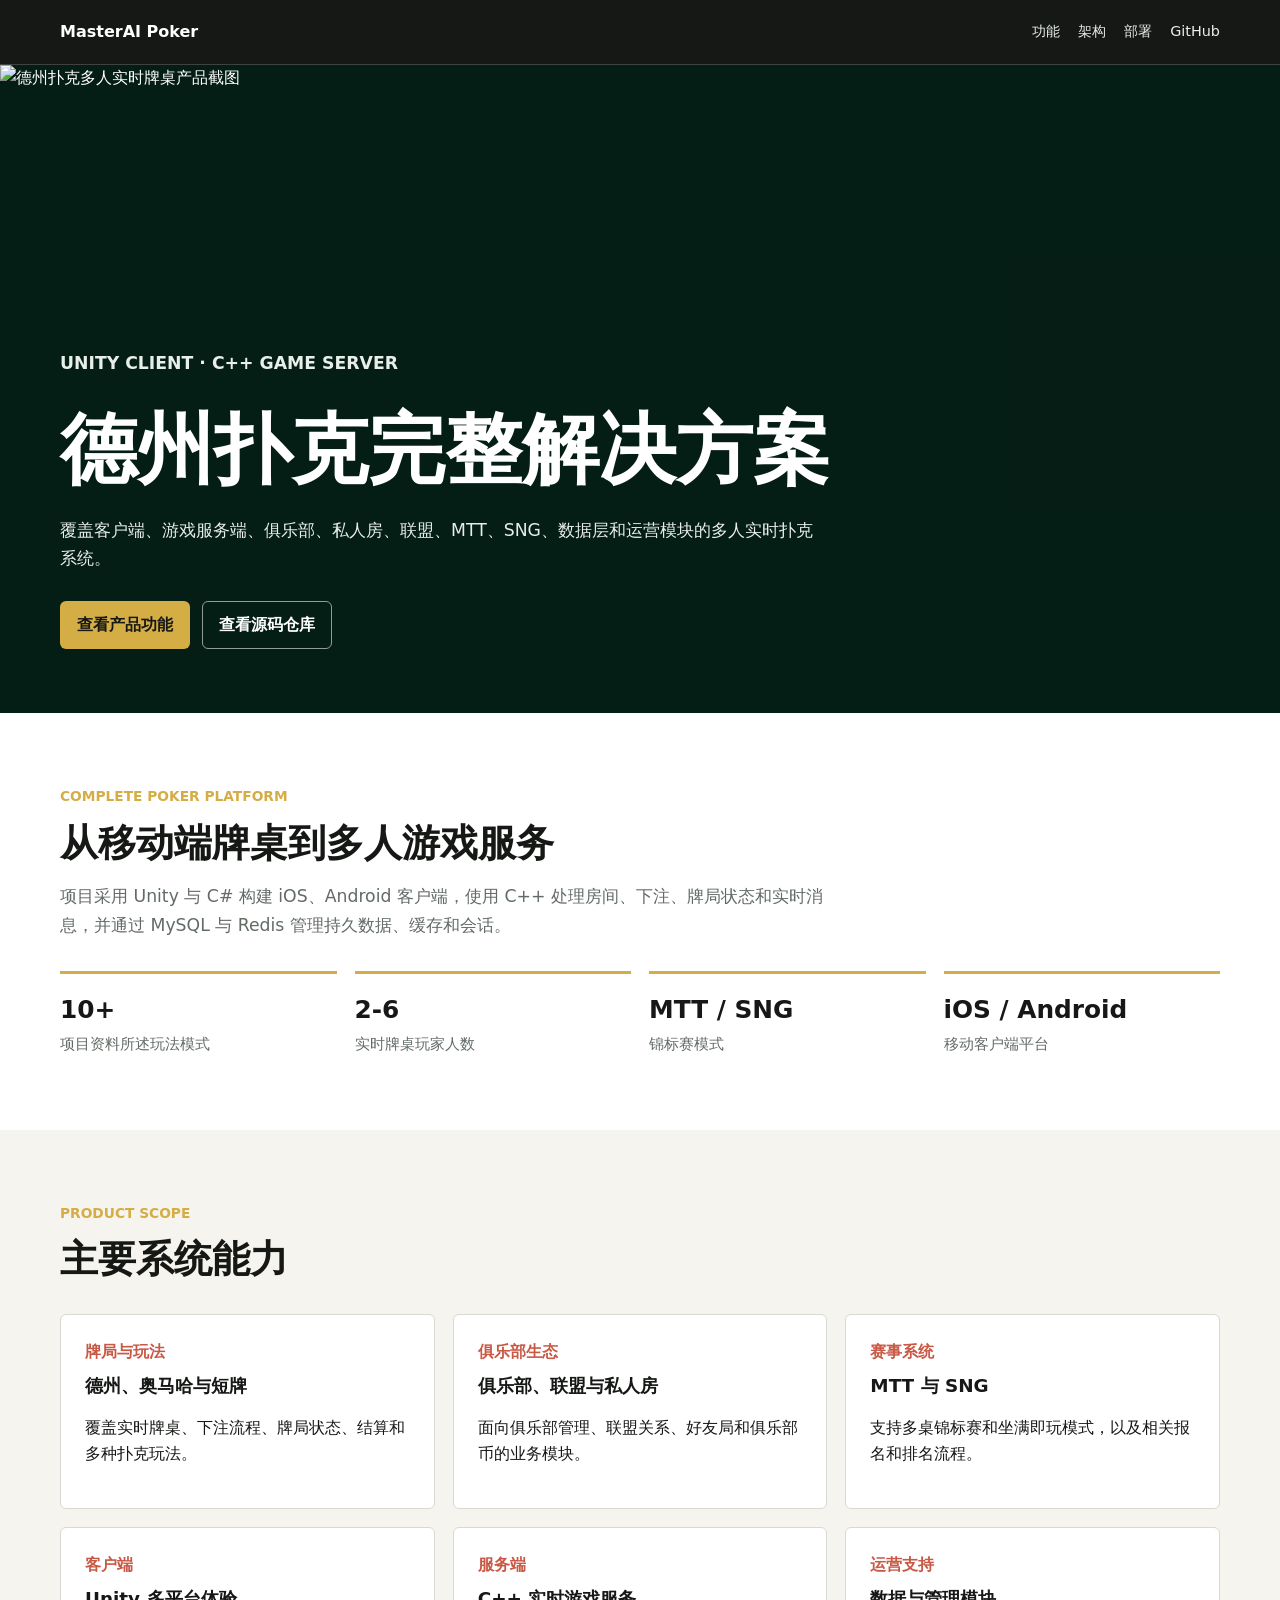
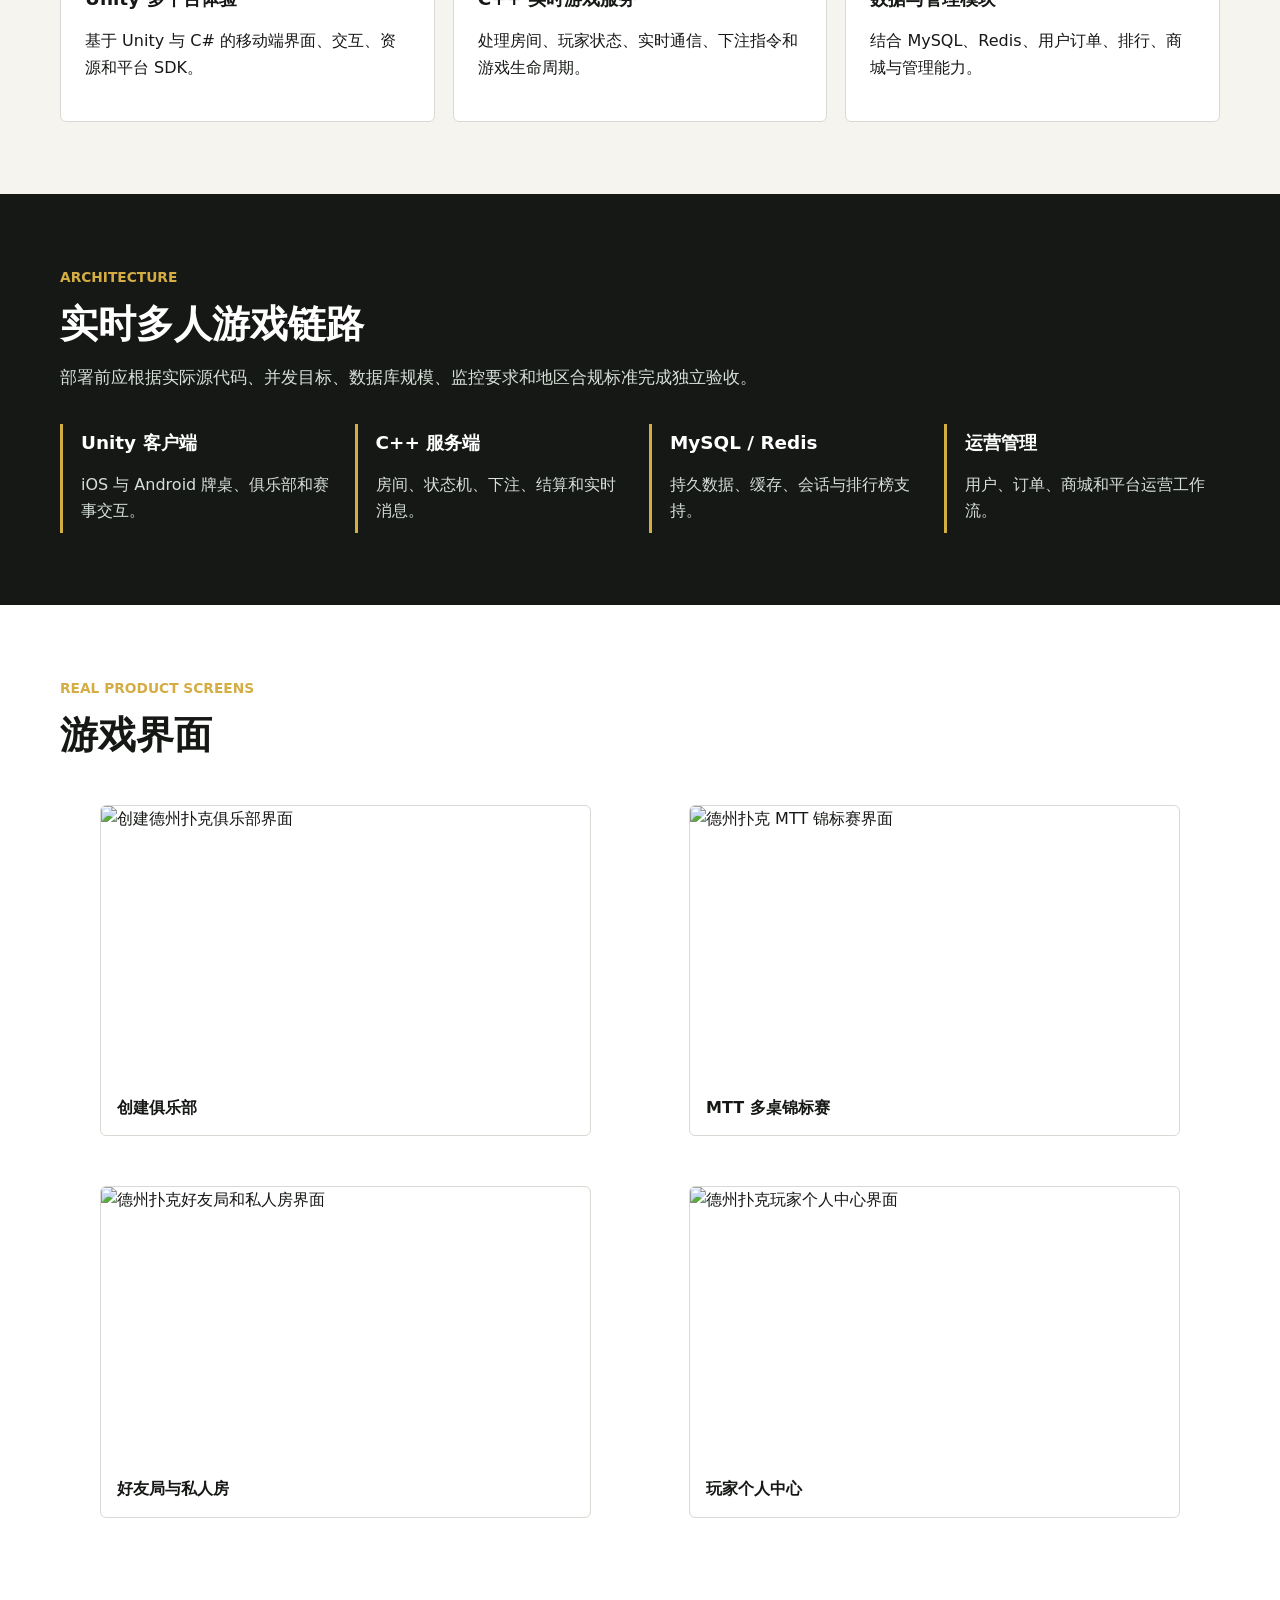
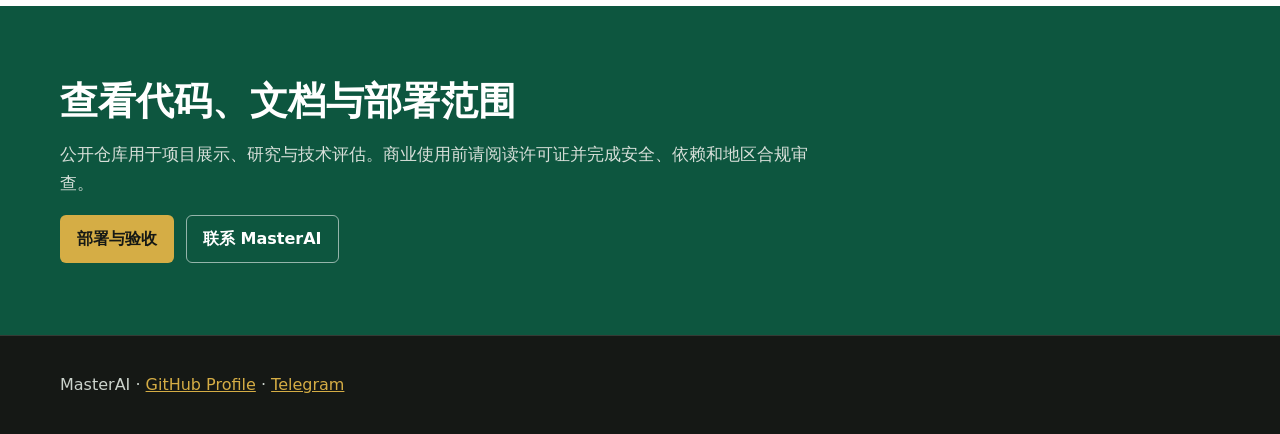
==== docs/index.html @ e482a9ea "Add files via upload" ====
<!doctype html>
<html lang="zh-CN">
<head>
  <meta name="google-site-verification" content="rrp5Uvgzi-1-rMxUBfhV3wjlNrFqzwnqiA4e3qsOLEM" />
  <meta charset="utf-8">
  <meta name="viewport" content="width=device-width, initial-scale=1">
  <title>德州扑克完整解决方案 | Unity C# 客户端与 C++ 游戏服务端</title>
  <meta name="description" content="MasterAI 德州扑克完整解决方案，包含 Unity C# 客户端、C++ 游戏服务端、俱乐部、私人房、MTT、SNG、MySQL、Redis 与多人实时对战模块。">
  <link rel="canonical" href="https://masterai-top.github.io/TexasHoldem-Poker-Complete-Solution/">
  <meta property="og:title" content="德州扑克完整解决方案 | Texas Hold'em Poker Source Code">
  <meta property="og:description" content="Unity 客户端、C++ 服务端、德州扑克俱乐部、私人房、MTT 与 SNG 赛事模块。">
  <meta property="og:type" content="website">
  <meta property="og:url" content="https://masterai-top.github.io/TexasHoldem-Poker-Complete-Solution/">
  <meta property="og:image" content="https://raw.githubusercontent.com/masterai-top/TexasHoldem-Poker-Complete-Solution/main/Screenshots/%E6%89%93%E7%89%8C%E6%88%BF%E9%97%B4.jpg">
  <meta name="twitter:card" content="summary_large_image">
  <link rel="stylesheet" href="assets/styles.css">
  <script type="application/ld+json">
  {
    "@context": "https://schema.org",
    "@type": "SoftwareSourceCode",
    "name": "TexasHoldem Poker Complete Solution",
    "alternateName": "德州扑克完整解决方案",
    "codeRepository": "https://github.com/masterai-top/TexasHoldem-Poker-Complete-Solution",
    "programmingLanguage": ["C++", "C#"],
    "runtimePlatform": ["Unity", "iOS", "Android"],
    "description": "A Texas Hold'em poker solution with a Unity client, C++ game server, poker clubs, private rooms, MTT and SNG tournaments.",
    "author": {"@type": "Organization", "name": "MasterAI", "url": "https://github.com/masterai-top"}
  }
  </script>
</head>
<body>
  <header class="site-header">
    <nav class="nav" aria-label="主导航">
      <a class="brand" href="index.html">MasterAI Poker</a>
      <div class="nav-links">
        <a href="features.html">功能</a>
        <a href="architecture.html">架构</a>
        <a href="deployment.html">部署</a>
        <a href="https://github.com/masterai-top/TexasHoldem-Poker-Complete-Solution">GitHub</a>
      </div>
    </nav>
  </header>

  <main>
    <section class="hero">
      <img class="hero-media" src="Screenshots/打牌房间.jpg" alt="德州扑克多人实时牌桌产品截图">
      <div class="hero-inner">
        <p class="eyebrow">Unity Client · C++ Game Server</p>
        <h1>德州扑克完整解决方案</h1>
        <p>覆盖客户端、游戏服务端、俱乐部、私人房、联盟、MTT、SNG、数据层和运营模块的多人实时扑克系统。</p>
        <div class="actions">
          <a class="button" href="features.html">查看产品功能</a>
          <a class="button secondary" href="https://github.com/masterai-top/TexasHoldem-Poker-Complete-Solution">查看源码仓库</a>
        </div>
      </div>
    </section>

    <section class="band white">
      <div class="container">
        <p class="eyebrow">Complete Poker Platform</p>
        <h2>从移动端牌桌到多人游戏服务</h2>
        <p class="lead">项目采用 Unity 与 C# 构建 iOS、Android 客户端，使用 C++ 处理房间、下注、牌局状态和实时消息，并通过 MySQL 与 Redis 管理持久数据、缓存和会话。</p>
        <div class="metrics">
          <div class="metric"><strong>10+</strong><span>项目资料所述玩法模式</span></div>
          <div class="metric"><strong>2-6</strong><span>实时牌桌玩家人数</span></div>
          <div class="metric"><strong>MTT / SNG</strong><span>锦标赛模式</span></div>
          <div class="metric"><strong>iOS / Android</strong><span>移动客户端平台</span></div>
        </div>
      </div>
    </section>

    <section class="band">
      <div class="container">
        <p class="eyebrow">Product Scope</p>
        <h2>主要系统能力</h2>
        <div class="feature-grid">
          <article class="feature"><strong>牌局与玩法</strong><h3>德州、奥马哈与短牌</h3><p>覆盖实时牌桌、下注流程、牌局状态、结算和多种扑克玩法。</p></article>
          <article class="feature"><strong>俱乐部生态</strong><h3>俱乐部、联盟与私人房</h3><p>面向俱乐部管理、联盟关系、好友局和俱乐部币的业务模块。</p></article>
          <article class="feature"><strong>赛事系统</strong><h3>MTT 与 SNG</h3><p>支持多桌锦标赛和坐满即玩模式，以及相关报名和排名流程。</p></article>
          <article class="feature"><strong>客户端</strong><h3>Unity 多平台体验</h3><p>基于 Unity 与 C# 的移动端界面、交互、资源和平台 SDK。</p></article>
          <article class="feature"><strong>服务端</strong><h3>C++ 实时游戏服务</h3><p>处理房间、玩家状态、实时通信、下注指令和游戏生命周期。</p></article>
          <article class="feature"><strong>运营支持</strong><h3>数据与管理模块</h3><p>结合 MySQL、Redis、用户订单、排行、商城与管理能力。</p></article>
        </div>
      </div>
    </section>

    <section class="band dark">
      <div class="container">
        <p class="eyebrow">Architecture</p>
        <h2>实时多人游戏链路</h2>
        <p class="lead">部署前应根据实际源代码、并发目标、数据库规模、监控要求和地区合规标准完成独立验收。</p>
        <div class="architecture-grid">
          <div class="architecture-step"><h3>Unity 客户端</h3><p>iOS 与 Android 牌桌、俱乐部和赛事交互。</p></div>
          <div class="architecture-step"><h3>C++ 服务端</h3><p>房间、状态机、下注、结算和实时消息。</p></div>
          <div class="architecture-step"><h3>MySQL / Redis</h3><p>持久数据、缓存、会话与排行榜支持。</p></div>
          <div class="architecture-step"><h3>运营管理</h3><p>用户、订单、商城和平台运营工作流。</p></div>
        </div>
      </div>
    </section>

    <section class="band white">
      <div class="container">
        <p class="eyebrow">Real Product Screens</p>
        <h2>游戏界面</h2>
        <div class="gallery">
          <figure class="shot"><img loading="lazy" src="Screenshots/创建俱乐部.jpg" alt="创建德州扑克俱乐部界面"><figcaption>创建俱乐部</figcaption></figure>
          <figure class="shot"><img loading="lazy" src="Screenshots/MTT赛事.jpg" alt="德州扑克 MTT 锦标赛界面"><figcaption>MTT 多桌锦标赛</figcaption></figure>
          <figure class="shot"><img loading="lazy" src="Screenshots/好友局.jpg" alt="德州扑克好友局和私人房界面"><figcaption>好友局与私人房</figcaption></figure>
          <figure class="shot"><img loading="lazy" src="Screenshots/个人中心.jpg" alt="德州扑克玩家个人中心界面"><figcaption>玩家个人中心</figcaption></figure>
        </div>
      </div>
    </section>

    <section class="band felt">
      <div class="container">
        <h2>查看代码、文档与部署范围</h2>
        <p class="lead">公开仓库用于项目展示、研究与技术评估。商业使用前请阅读许可证并完成安全、依赖和地区合规审查。</p>
        <div class="actions">
          <a class="button" href="deployment.html">部署与验收</a>
          <a class="button secondary" href="mailto:masterai918@gmail.com">联系 MasterAI</a>
        </div>
      </div>
    </section>
  </main>

  <footer class="site-footer">
    <div class="container">MasterAI · <a href="https://github.com/masterai-top">GitHub Profile</a> · <a href="https://t.me/xuzongbin001">Telegram</a></div>
  </footer>
</body>
</html>
---- docs/assets/styles.css ----
:root {
  --ink: #151815;
  --paper: #f6f4ee;
  --white: #ffffff;
  --felt: #0d563f;
  --felt-dark: #07392b;
  --gold: #d5ad45;
  --coral: #c95845;
  --muted: #636b65;
  --line: #d8d9d2;
  --max: 1160px;
}

* {
  box-sizing: border-box;
}

html {
  scroll-behavior: smooth;
}

body {
  margin: 0;
  color: var(--ink);
  background: var(--paper);
  font-family: Inter, ui-sans-serif, system-ui, -apple-system, BlinkMacSystemFont, "Segoe UI", sans-serif;
  line-height: 1.65;
}

a {
  color: var(--felt);
}

img {
  display: block;
  max-width: 100%;
}

.site-header {
  position: sticky;
  z-index: 20;
  top: 0;
  border-bottom: 1px solid rgba(255, 255, 255, 0.18);
  background: var(--ink);
  color: var(--white);
}

.nav {
  display: flex;
  align-items: center;
  justify-content: space-between;
  width: min(calc(100% - 32px), var(--max));
  min-height: 64px;
  margin: 0 auto;
  gap: 24px;
}

.brand {
  color: var(--white);
  font-size: 1rem;
  font-weight: 760;
  text-decoration: none;
}

.nav-links {
  display: flex;
  align-items: center;
  flex-wrap: wrap;
  gap: 18px;
}

.nav-links a {
  color: #e9eee9;
  font-size: 0.9rem;
  text-decoration: none;
}

.nav-links a:hover,
.nav-links a:focus-visible {
  color: var(--gold);
}

.hero {
  position: relative;
  display: grid;
  min-height: clamp(520px, 72vh, 680px);
  align-items: end;
  overflow: hidden;
  color: var(--white);
  background: var(--felt-dark);
}

.hero::before {
  position: absolute;
  inset: 0;
  content: "";
  background: rgba(4, 18, 13, 0.72);
}

.hero-media {
  position: absolute;
  inset: 0;
  width: 100%;
  height: 100%;
  object-fit: cover;
}

.hero-inner {
  position: relative;
  width: min(calc(100% - 32px), var(--max));
  margin: 0 auto;
  padding: 72px 0 64px;
}

.eyebrow {
  margin: 0 0 12px;
  color: var(--gold);
  font-size: 0.86rem;
  font-weight: 780;
  text-transform: uppercase;
}

h1,
h2,
h3 {
  margin-top: 0;
  line-height: 1.18;
  letter-spacing: 0;
}

h1 {
  max-width: 900px;
  margin-bottom: 20px;
  font-size: clamp(2.35rem, 6vw, 4.8rem);
}

h2 {
  margin-bottom: 16px;
  font-size: clamp(1.7rem, 3vw, 2.5rem);
}

h3 {
  font-size: 1.15rem;
}

.hero p {
  max-width: 760px;
  margin: 0 0 28px;
  color: #e8eee9;
  font-size: 1.08rem;
}

.actions {
  display: flex;
  flex-wrap: wrap;
  gap: 12px;
}

.button {
  display: inline-flex;
  min-height: 44px;
  align-items: center;
  justify-content: center;
  border: 1px solid transparent;
  border-radius: 6px;
  padding: 10px 16px;
  background: var(--gold);
  color: var(--ink);
  font-weight: 760;
  text-decoration: none;
}

.button.secondary {
  border-color: rgba(255, 255, 255, 0.56);
  background: transparent;
  color: var(--white);
}

.band {
  padding: 72px 0;
}

.band.white {
  background: var(--white);
}

.band.dark {
  background: var(--ink);
  color: var(--white);
}

.band.felt {
  background: var(--felt);
  color: var(--white);
}

.container {
  width: min(calc(100% - 32px), var(--max));
  margin: 0 auto;
}

.lead {
  max-width: 780px;
  color: var(--muted);
  font-size: 1.08rem;
}

.dark .lead,
.felt .lead {
  color: #d7dfd9;
}

.metrics,
.feature-grid,
.architecture-grid,
.gallery {
  display: grid;
  gap: 18px;
  margin-top: 32px;
}

.metrics {
  grid-template-columns: repeat(4, minmax(0, 1fr));
}

.metric {
  border-top: 3px solid var(--gold);
  padding-top: 16px;
}

.metric strong {
  display: block;
  font-size: 1.55rem;
}

.metric span {
  color: var(--muted);
  font-size: 0.92rem;
}

.feature-grid {
  grid-template-columns: repeat(3, minmax(0, 1fr));
}

.feature {
  min-height: 180px;
  border: 1px solid var(--line);
  border-radius: 6px;
  padding: 24px;
  background: var(--white);
}

.feature strong {
  display: block;
  margin-bottom: 10px;
  color: var(--coral);
}

.architecture-grid {
  grid-template-columns: repeat(4, minmax(0, 1fr));
}

.architecture-step {
  border-left: 3px solid var(--gold);
  padding: 8px 0 8px 18px;
}

.architecture-step p {
  margin-bottom: 0;
  color: #d7dfd9;
}

.gallery {
  grid-template-columns: repeat(2, minmax(0, 1fr));
}

.shot {
  overflow: hidden;
  border: 1px solid var(--line);
  border-radius: 6px;
  background: var(--white);
}

.shot img {
  width: 100%;
  aspect-ratio: 16 / 9;
  object-fit: cover;
}

.shot figcaption {
  padding: 14px 16px;
  font-weight: 700;
}

.page-hero {
  padding: 84px 0 60px;
  background: var(--felt-dark);
  color: var(--white);
}

.page-hero h1 {
  max-width: 900px;
  margin-bottom: 16px;
  font-size: clamp(2.1rem, 5vw, 4rem);
}

.page-hero p {
  max-width: 780px;
  color: #dce7df;
}

.content-grid {
  display: grid;
  grid-template-columns: 220px minmax(0, 1fr);
  gap: 48px;
}

.toc {
  align-self: start;
  border-left: 2px solid var(--gold);
  padding-left: 16px;
}

.toc a {
  display: block;
  margin: 8px 0;
  text-decoration: none;
}

.prose section + section {
  margin-top: 48px;
}

.prose table {
  width: 100%;
  border-collapse: collapse;
  background: var(--white);
}

.prose th,
.prose td {
  border: 1px solid var(--line);
  padding: 12px;
  text-align: left;
  vertical-align: top;
}

.notice {
  border-left: 4px solid var(--coral);
  padding: 16px 20px;
  background: #fff4f0;
}

code {
  overflow-wrap: anywhere;
}

.site-footer {
  padding: 36px 0;
  border-top: 1px solid #343a35;
  background: var(--ink);
  color: #cbd3cc;
}

.site-footer a {
  color: var(--gold);
}

@media (max-width: 860px) {
  .metrics,
  .architecture-grid {
    grid-template-columns: repeat(2, minmax(0, 1fr));
  }

  .feature-grid,
  .content-grid {
    grid-template-columns: 1fr;
  }

  .toc {
    display: none;
  }
}

@media (max-width: 620px) {
  .nav {
    align-items: flex-start;
    flex-direction: column;
    padding: 14px 0;
  }

  .nav-links {
    gap: 12px;
  }

  .hero-inner {
    padding-bottom: 48px;
  }

  .metrics,
  .gallery,
  .architecture-grid {
    grid-template-columns: 1fr;
  }

  .band {
    padding: 52px 0;
  }
}
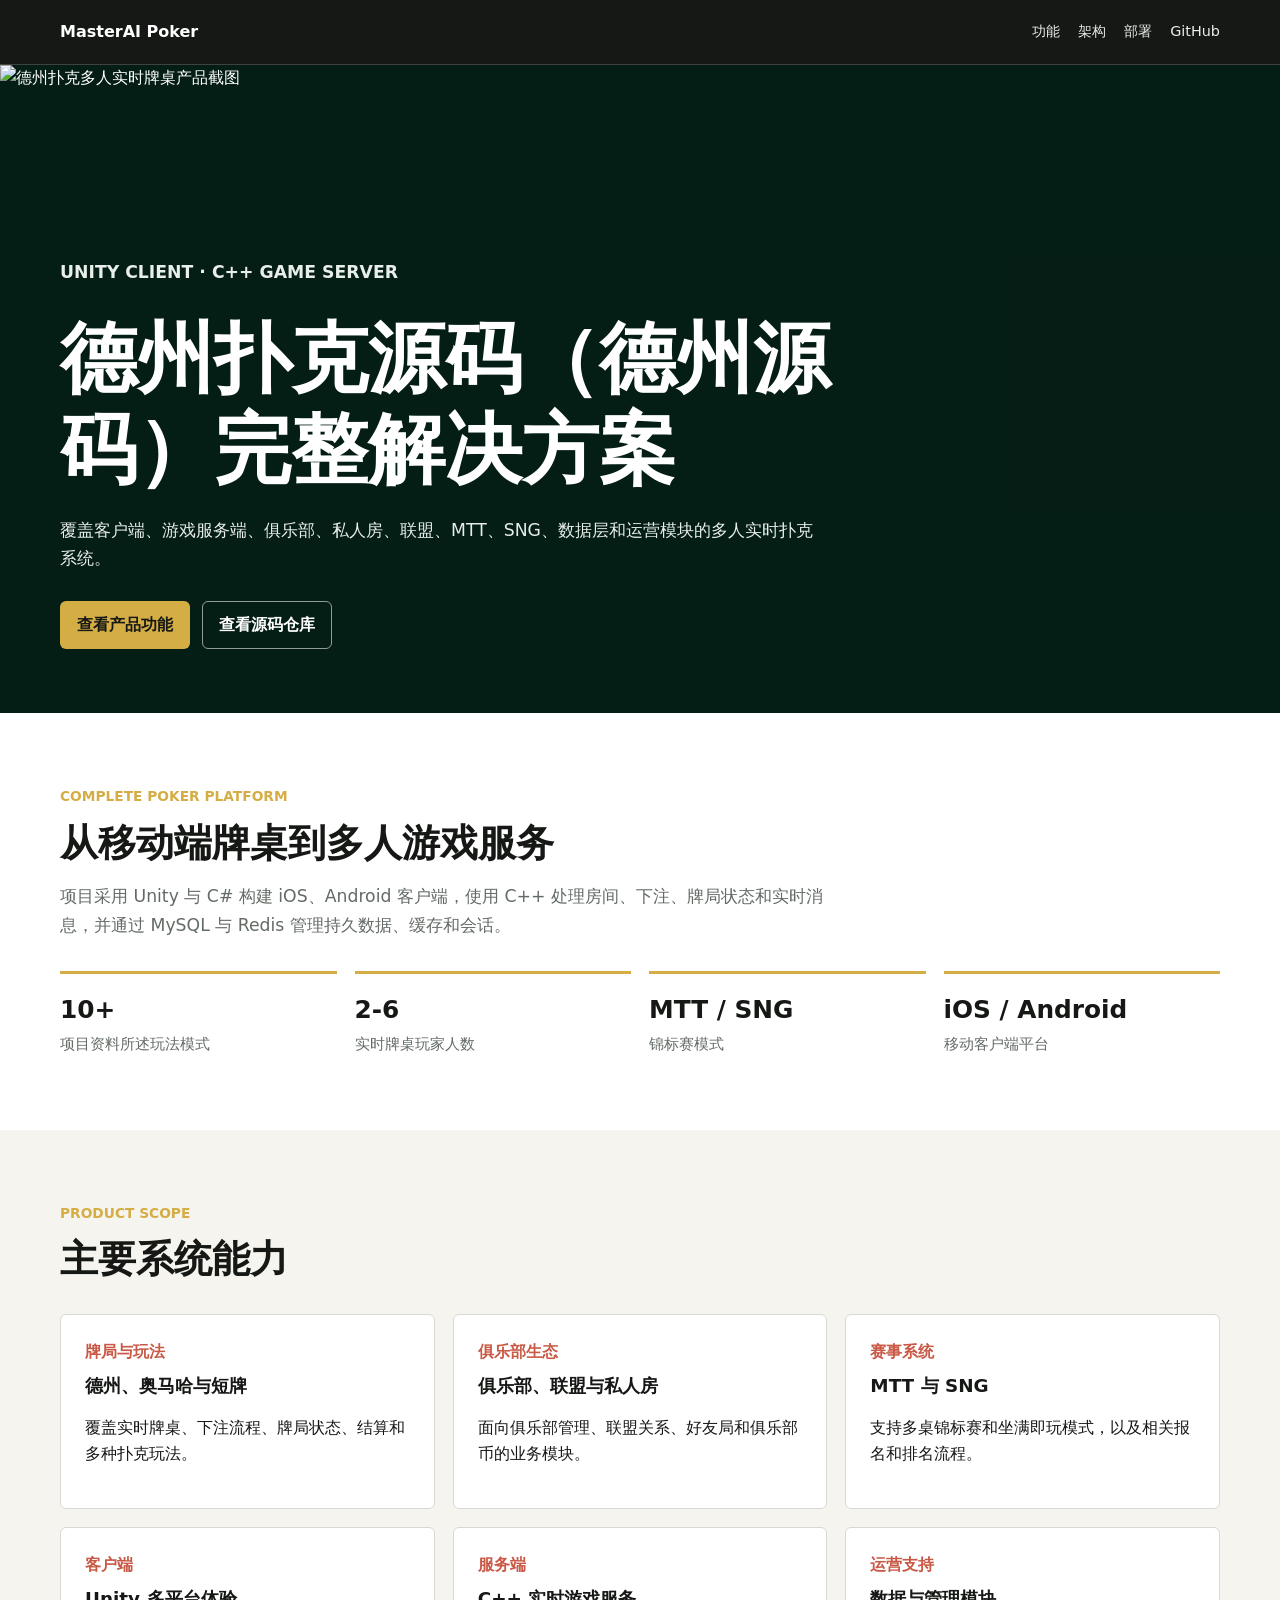
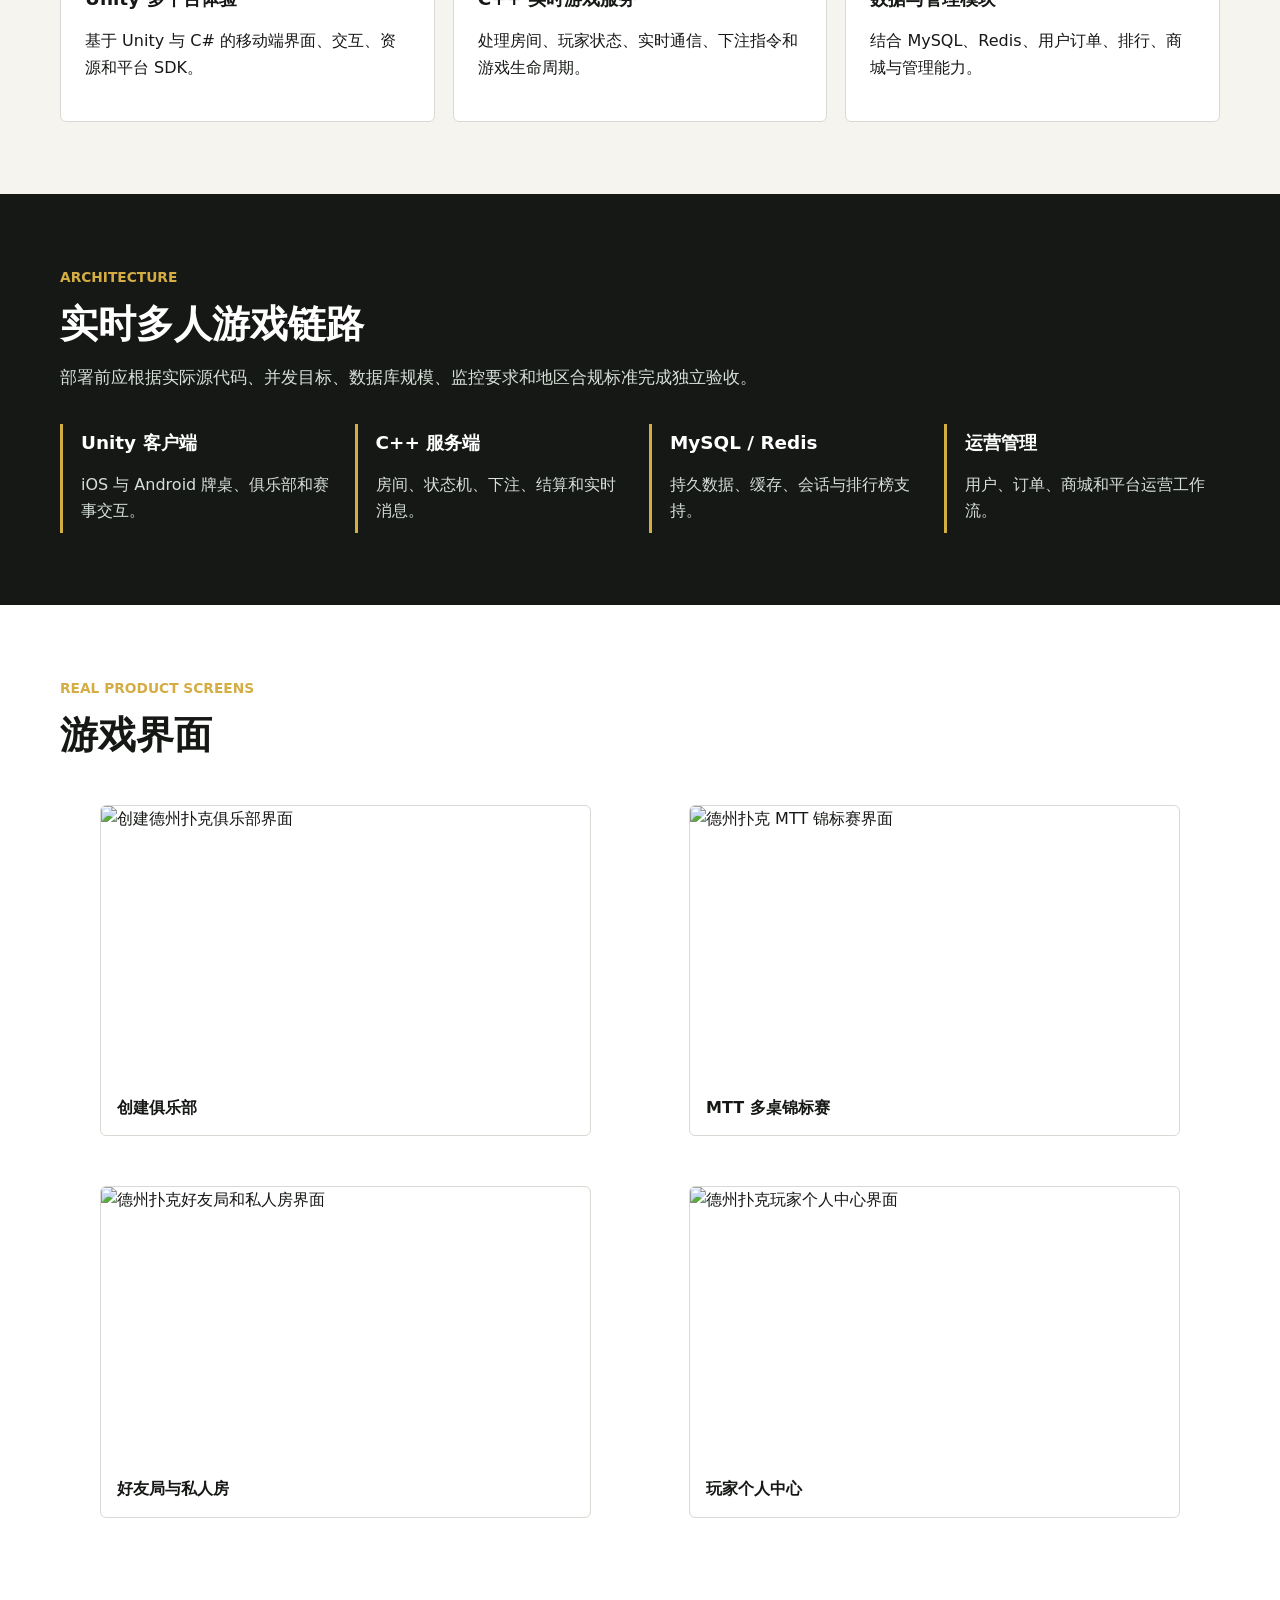
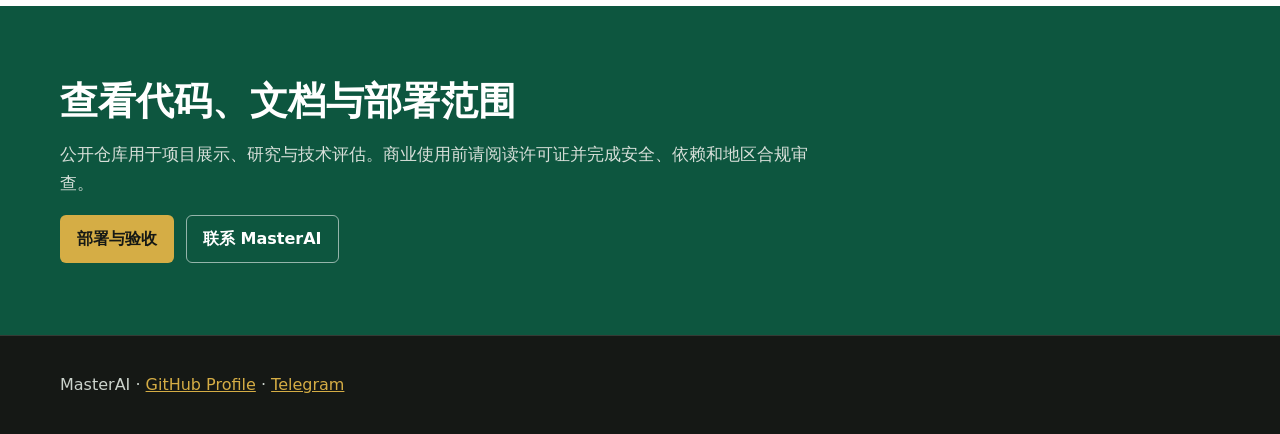
==== commit 3b3564cc: "Update index.html" ====
--- a/docs/index.html
+++ b/docs/index.html
@@ -4,10 +4,10 @@
   <meta name="google-site-verification" content="rrp5Uvgzi-1-rMxUBfhV3wjlNrFqzwnqiA4e3qsOLEM" />
   <meta charset="utf-8">
   <meta name="viewport" content="width=device-width, initial-scale=1">
-  <title>德州扑克完整解决方案 | Unity C# 客户端与 C++ 游戏服务端</title>
-  <meta name="description" content="MasterAI 德州扑克完整解决方案，包含 Unity C# 客户端、C++ 游戏服务端、俱乐部、私人房、MTT、SNG、MySQL、Redis 与多人实时对战模块。">
+  <title>德州扑克源码（德州源码）完整解决方案 | Unity客户端与 C++ 游戏服务端</title>
+  <meta name="description" content="MasterAI 德州扑克源码（德州源码）完整解决方案，包含 Unity C# 客户端、C++ 游戏服务端、俱乐部、私人房、MTT、SNG、MySQL、Redis 与多人实时对战模块。">
   <link rel="canonical" href="https://masterai-top.github.io/TexasHoldem-Poker-Complete-Solution/">
-  <meta property="og:title" content="德州扑克完整解决方案 | Texas Hold'em Poker Source Code">
+  <meta property="og:title" content="德州扑克源码（德州源码）完整解决方案| Texas Hold'em Poker Source Code">
   <meta property="og:description" content="Unity 客户端、C++ 服务端、德州扑克俱乐部、私人房、MTT 与 SNG 赛事模块。">
   <meta property="og:type" content="website">
   <meta property="og:url" content="https://masterai-top.github.io/TexasHoldem-Poker-Complete-Solution/">
@@ -19,7 +19,7 @@
     "@context": "https://schema.org",
     "@type": "SoftwareSourceCode",
     "name": "TexasHoldem Poker Complete Solution",
-    "alternateName": "德州扑克完整解决方案",
+    "alternateName": "德州扑克源码（德州源码）完整解决方案",
     "codeRepository": "https://github.com/masterai-top/TexasHoldem-Poker-Complete-Solution",
     "programmingLanguage": ["C++", "C#"],
     "runtimePlatform": ["Unity", "iOS", "Android"],
@@ -46,7 +46,7 @@
       <img class="hero-media" src="Screenshots/打牌房间.jpg" alt="德州扑克多人实时牌桌产品截图">
       <div class="hero-inner">
         <p class="eyebrow">Unity Client · C++ Game Server</p>
-        <h1>德州扑克完整解决方案</h1>
+        <h1>德州扑克源码（德州源码）完整解决方案</h1>
         <p>覆盖客户端、游戏服务端、俱乐部、私人房、联盟、MTT、SNG、数据层和运营模块的多人实时扑克系统。</p>
         <div class="actions">
           <a class="button" href="features.html">查看产品功能</a>
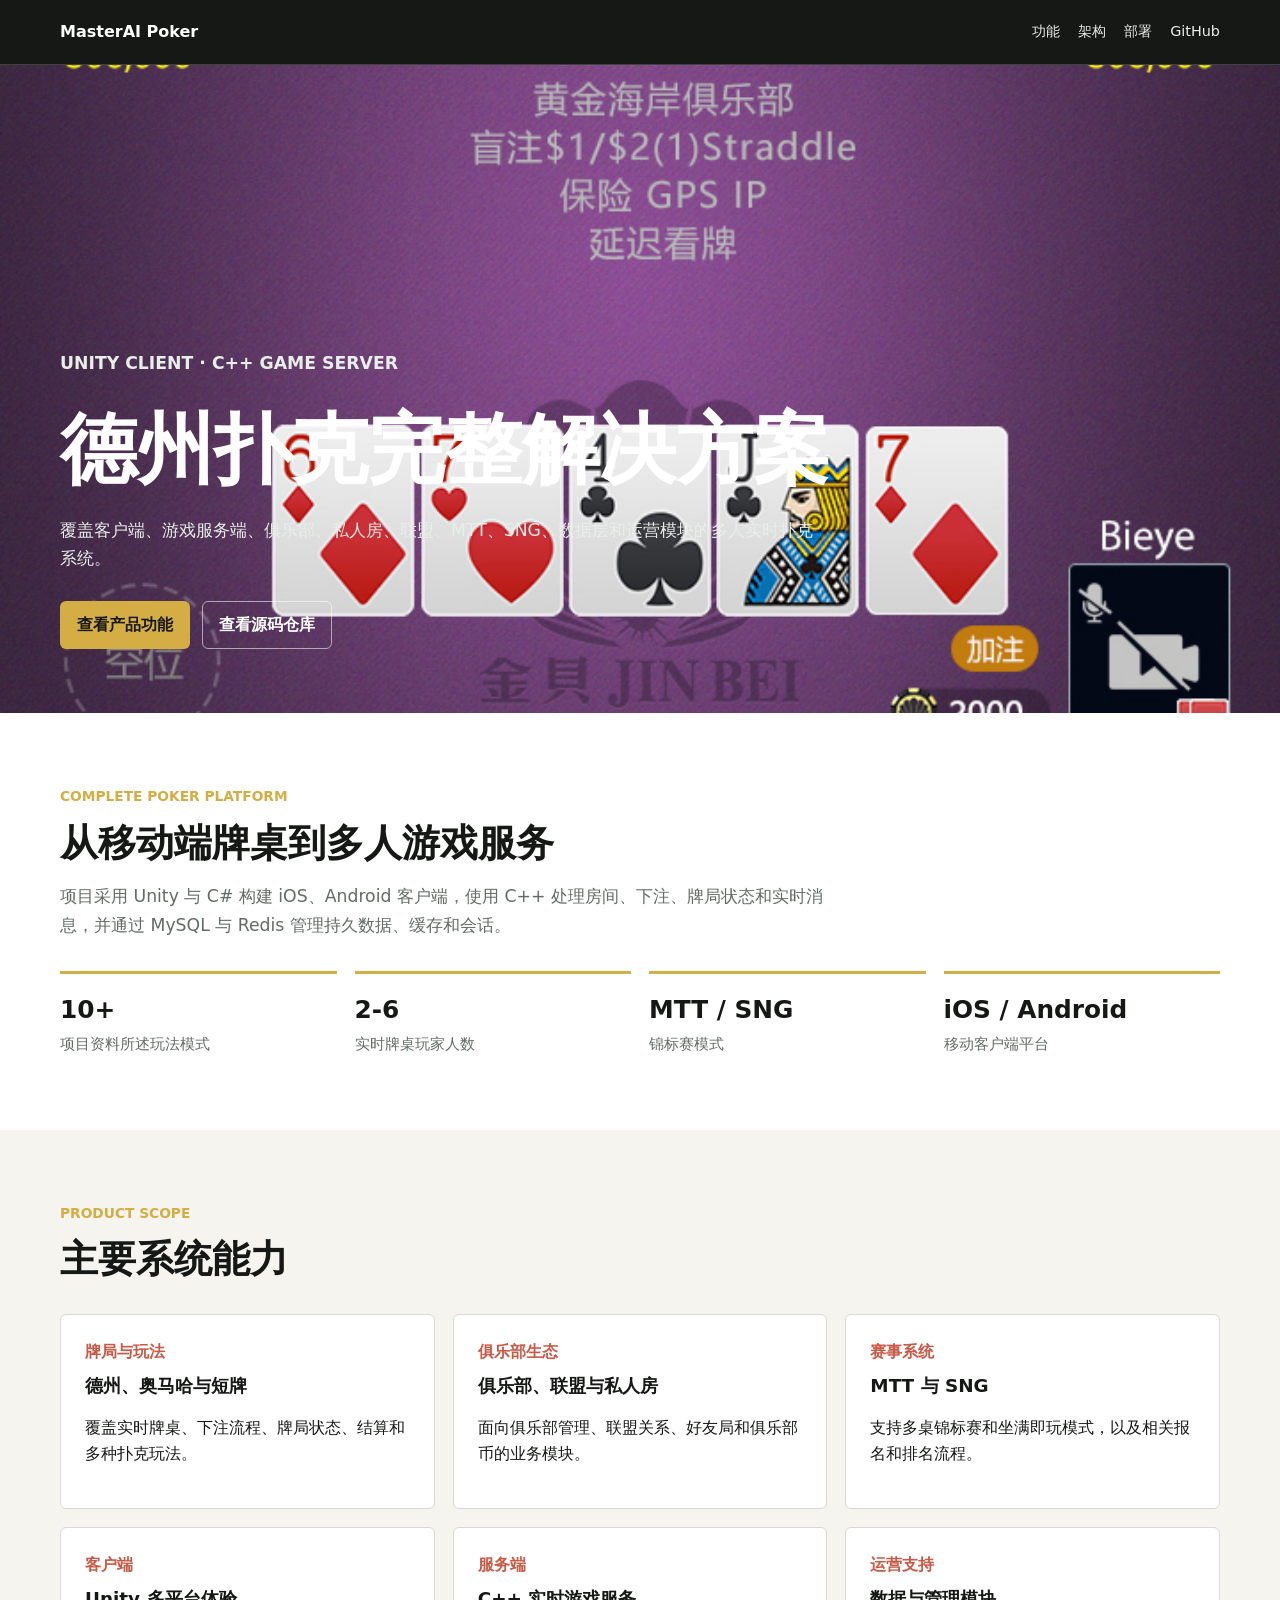
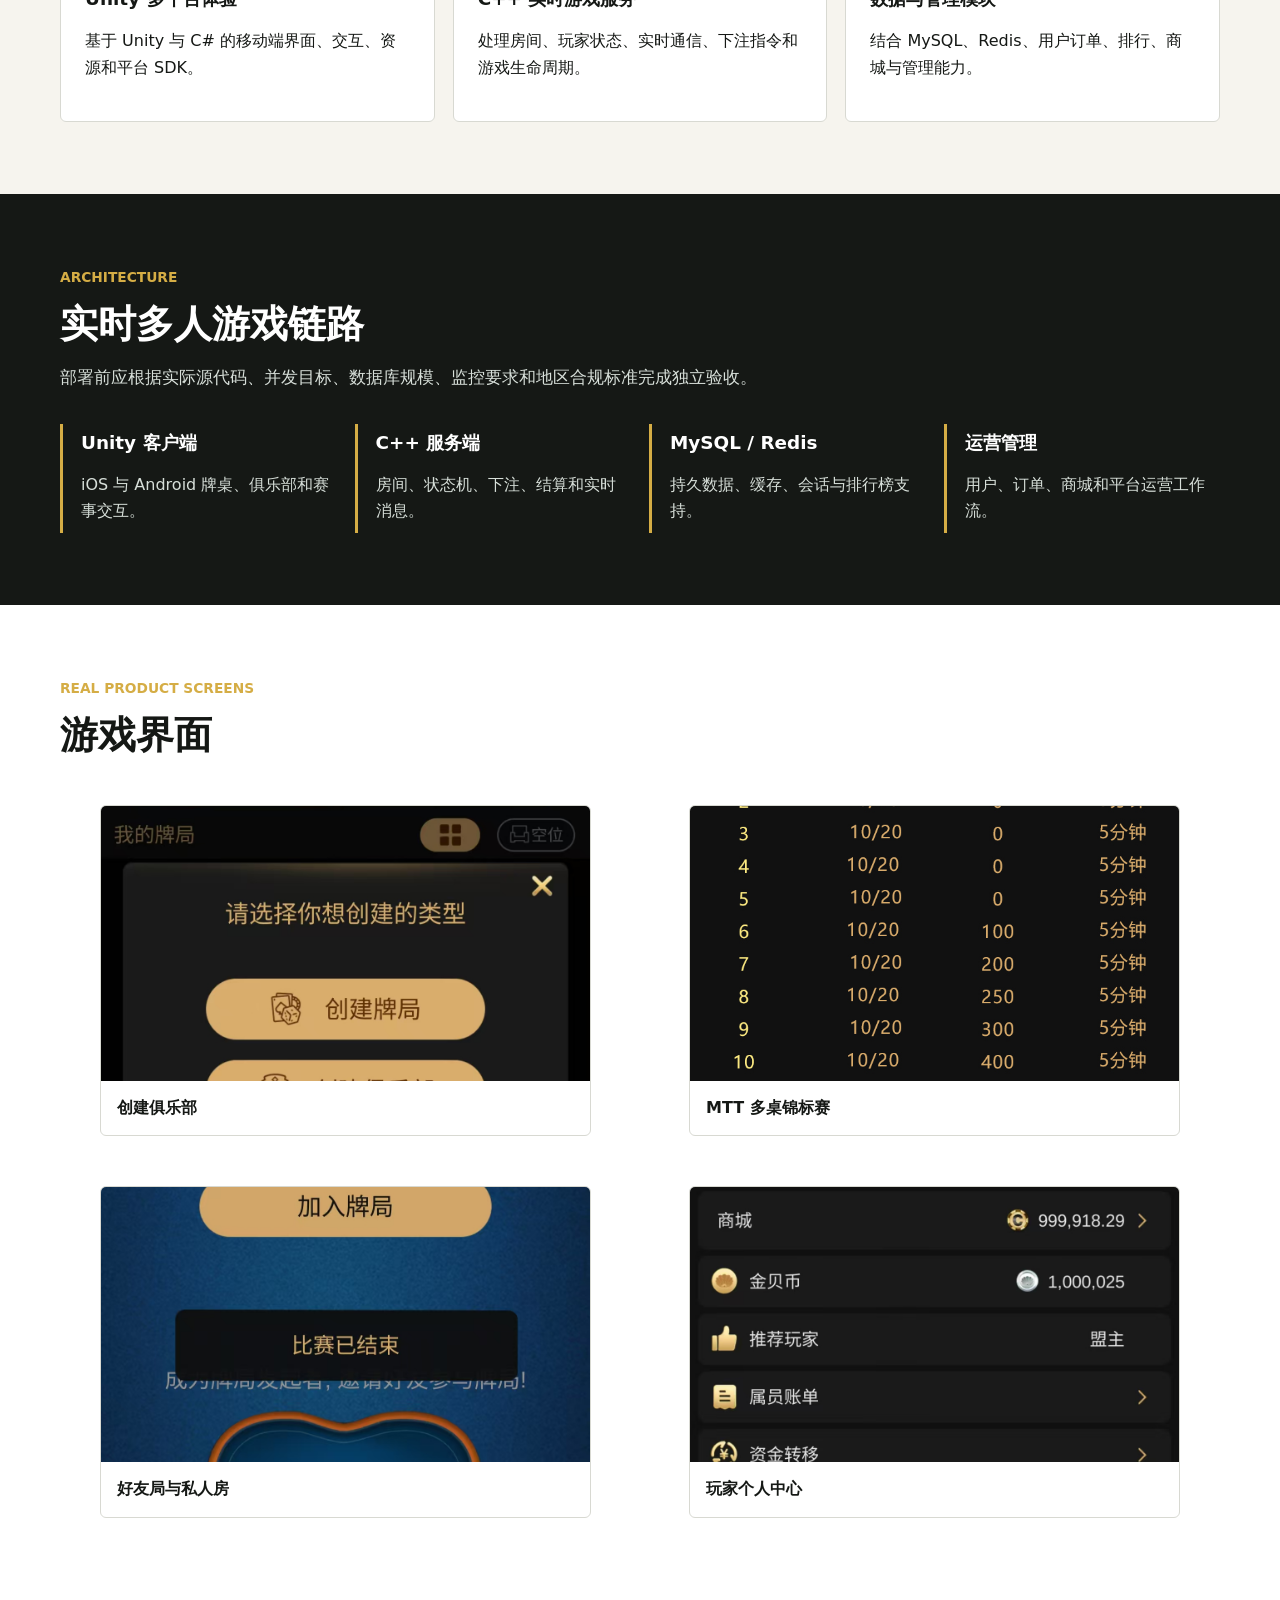
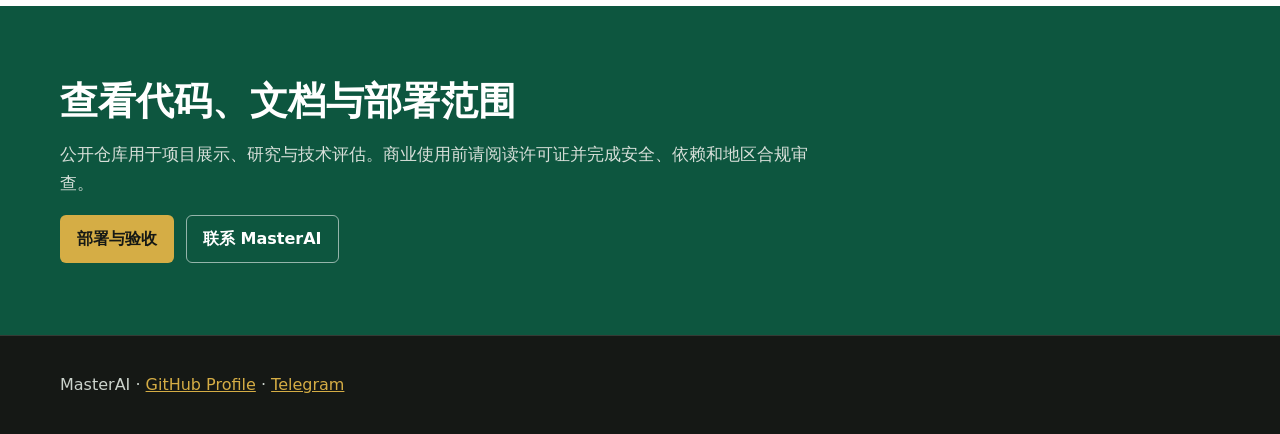
==== commit 4e86ccbe: "Add files via upload" ====
--- a/docs/index.html
+++ b/docs/index.html
@@ -4,10 +4,10 @@
   <meta name="google-site-verification" content="rrp5Uvgzi-1-rMxUBfhV3wjlNrFqzwnqiA4e3qsOLEM" />
   <meta charset="utf-8">
   <meta name="viewport" content="width=device-width, initial-scale=1">
-  <title>德州扑克源码（德州源码）完整解决方案 | Unity客户端与 C++ 游戏服务端</title>
-  <meta name="description" content="MasterAI 德州扑克源码（德州源码）完整解决方案，包含 Unity C# 客户端、C++ 游戏服务端、俱乐部、私人房、MTT、SNG、MySQL、Redis 与多人实时对战模块。">
+  <title>德州扑克完整解决方案 | Unity C# 客户端与 C++ 游戏服务端</title>
+  <meta name="description" content="MasterAI 德州扑克完整解决方案，包含 Unity C# 客户端、C++ 游戏服务端、俱乐部、私人房、MTT、SNG、MySQL、Redis 与多人实时对战模块。">
   <link rel="canonical" href="https://masterai-top.github.io/TexasHoldem-Poker-Complete-Solution/">
-  <meta property="og:title" content="德州扑克源码（德州源码）完整解决方案| Texas Hold'em Poker Source Code">
+  <meta property="og:title" content="德州扑克完整解决方案 | Texas Hold'em Poker Source Code">
   <meta property="og:description" content="Unity 客户端、C++ 服务端、德州扑克俱乐部、私人房、MTT 与 SNG 赛事模块。">
   <meta property="og:type" content="website">
   <meta property="og:url" content="https://masterai-top.github.io/TexasHoldem-Poker-Complete-Solution/">
@@ -19,7 +19,7 @@
     "@context": "https://schema.org",
     "@type": "SoftwareSourceCode",
     "name": "TexasHoldem Poker Complete Solution",
-    "alternateName": "德州扑克源码（德州源码）完整解决方案",
+    "alternateName": "德州扑克完整解决方案",
     "codeRepository": "https://github.com/masterai-top/TexasHoldem-Poker-Complete-Solution",
     "programmingLanguage": ["C++", "C#"],
     "runtimePlatform": ["Unity", "iOS", "Android"],
@@ -46,7 +46,7 @@
       <img class="hero-media" src="Screenshots/打牌房间.jpg" alt="德州扑克多人实时牌桌产品截图">
       <div class="hero-inner">
         <p class="eyebrow">Unity Client · C++ Game Server</p>
-        <h1>德州扑克源码（德州源码）完整解决方案</h1>
+        <h1>德州扑克完整解决方案</h1>
         <p>覆盖客户端、游戏服务端、俱乐部、私人房、联盟、MTT、SNG、数据层和运营模块的多人实时扑克系统。</p>
         <div class="actions">
           <a class="button" href="features.html">查看产品功能</a>
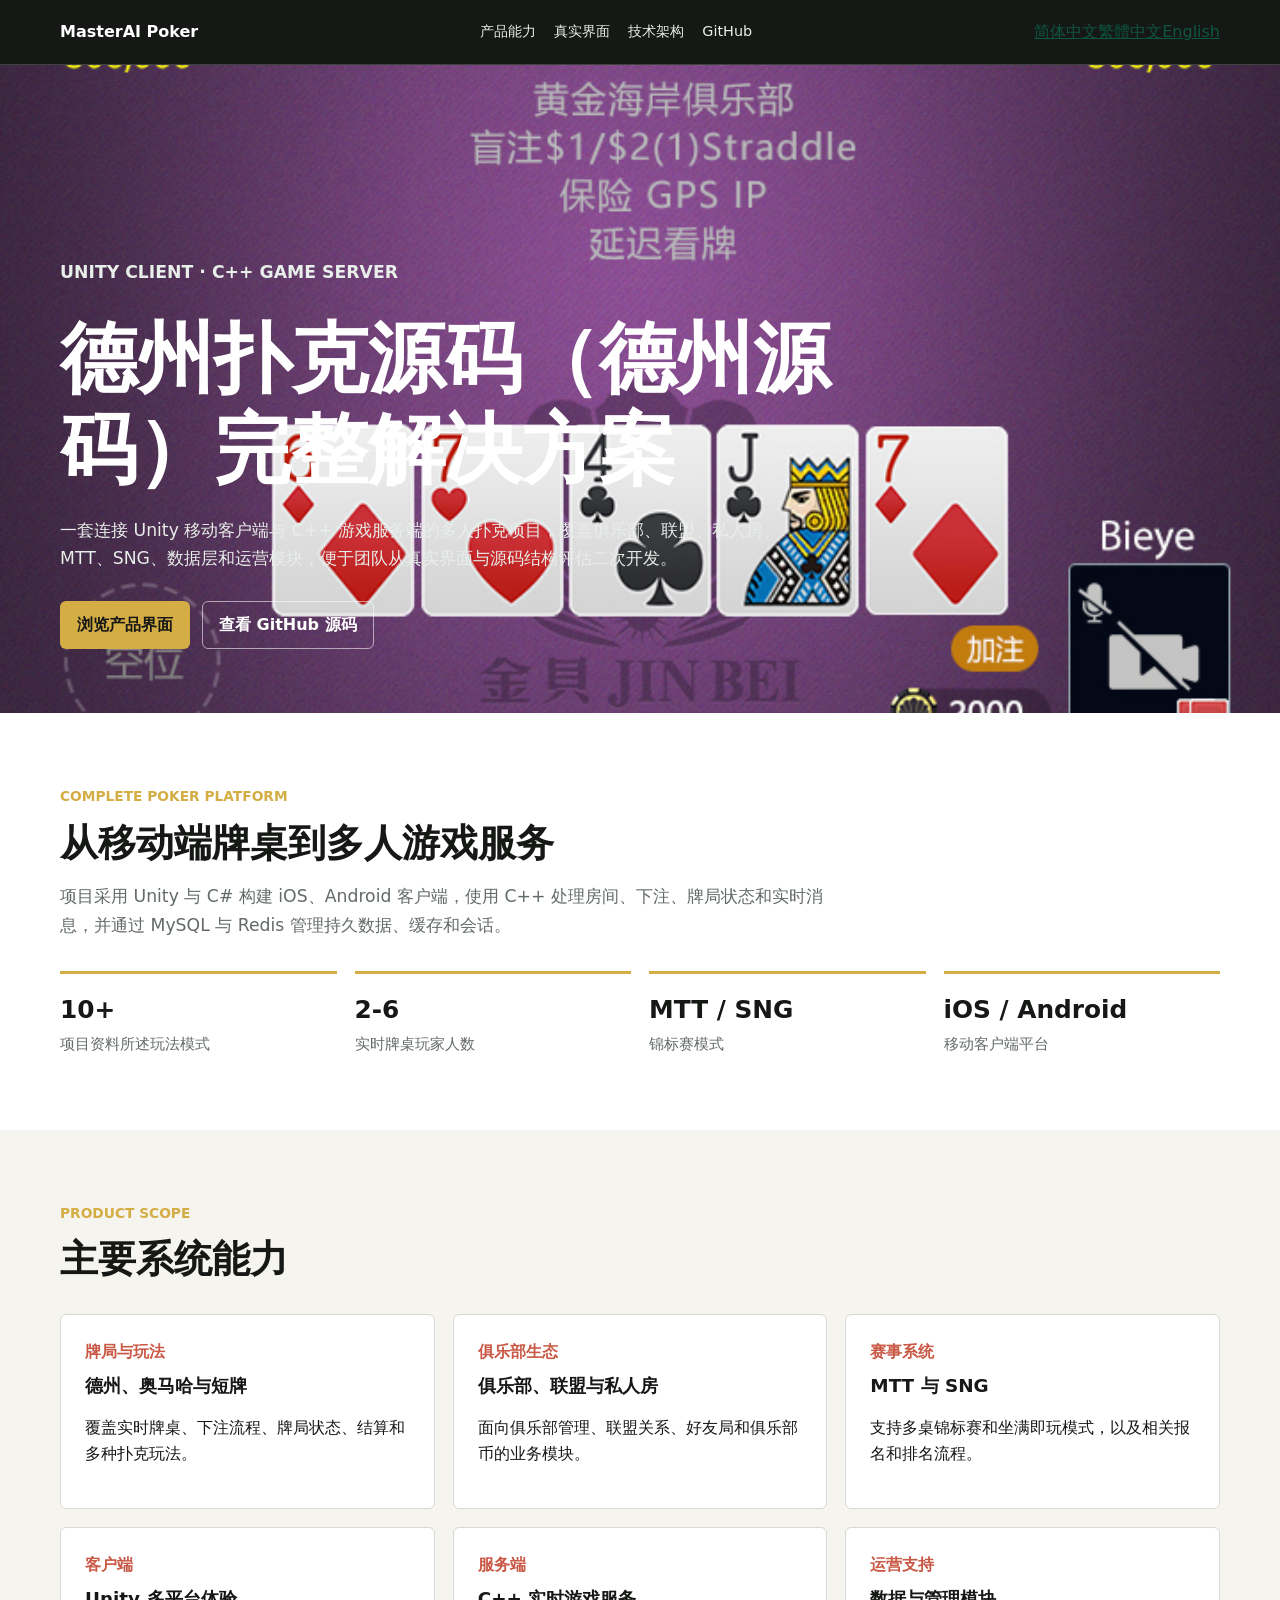
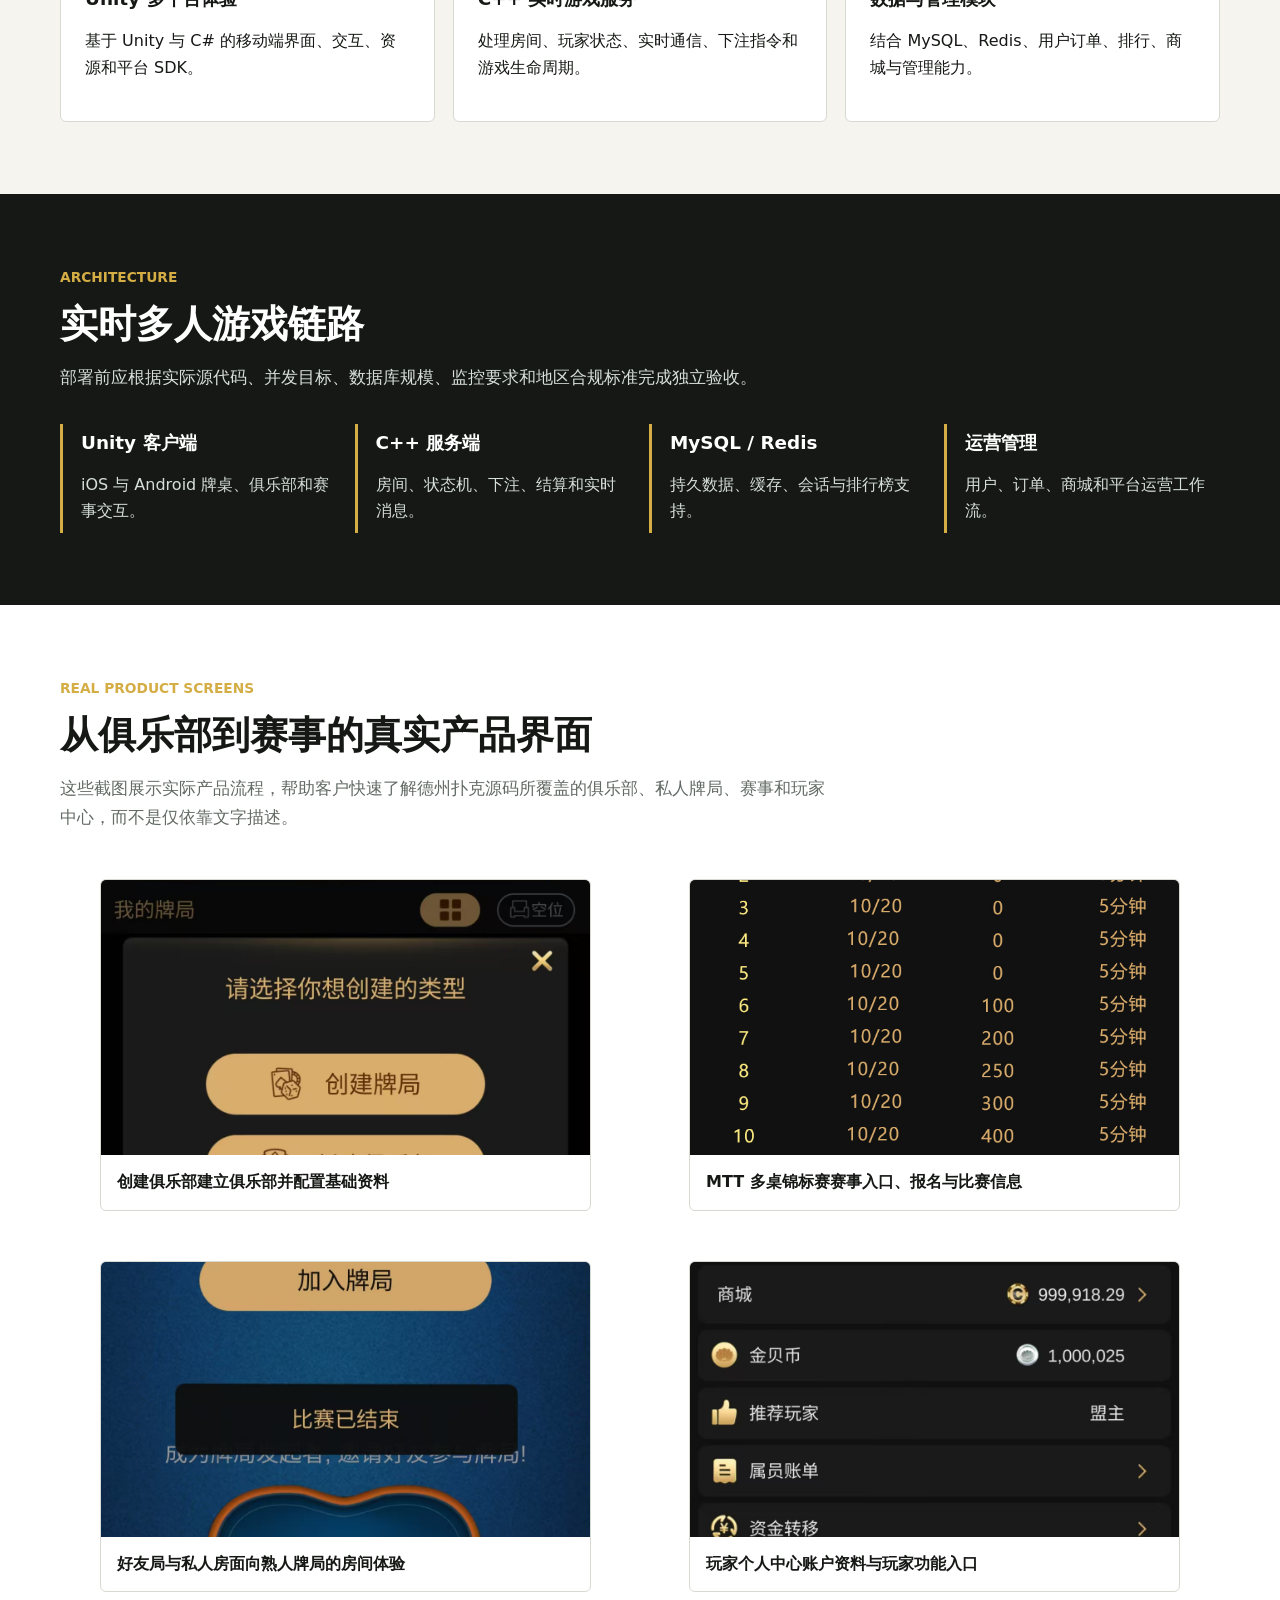
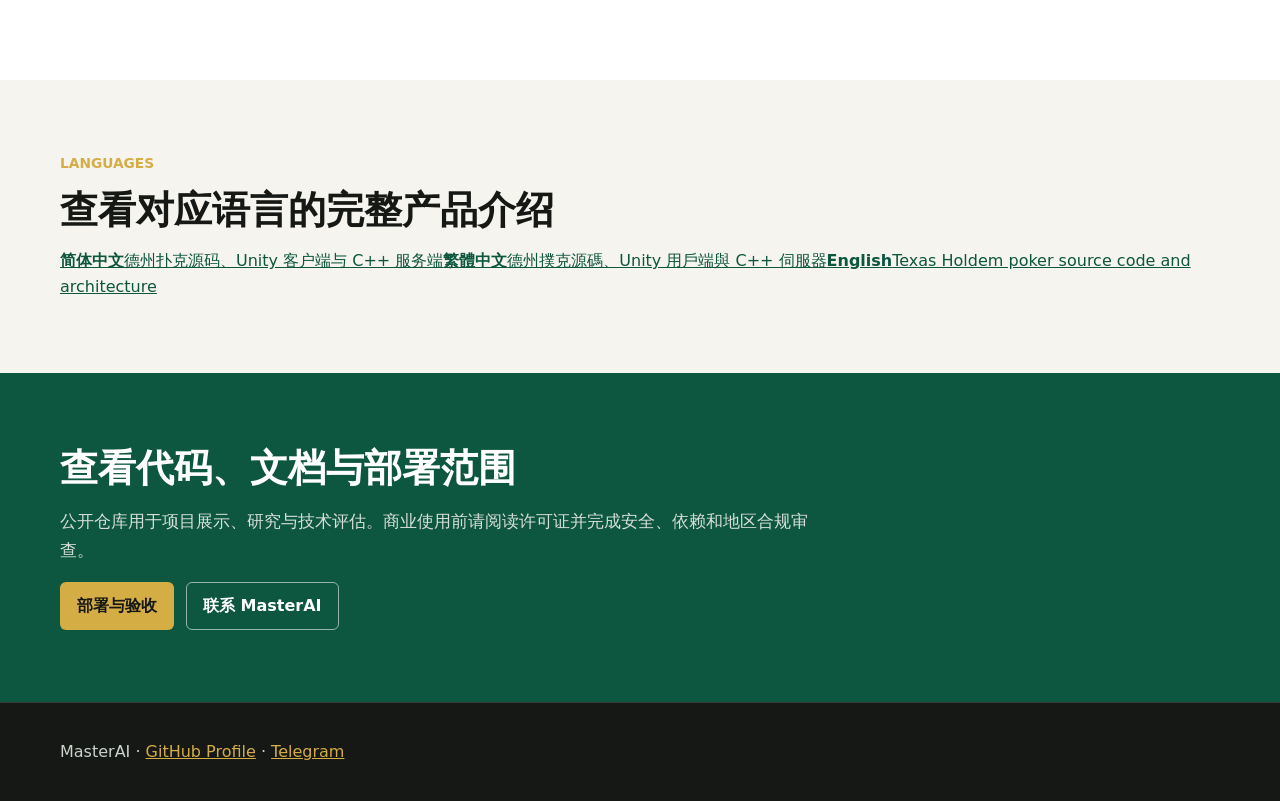
==== commit e22e040f: "Add files via upload" ====
--- a/docs/index.html
+++ b/docs/index.html
@@ -4,22 +4,28 @@
   <meta name="google-site-verification" content="rrp5Uvgzi-1-rMxUBfhV3wjlNrFqzwnqiA4e3qsOLEM" />
   <meta charset="utf-8">
   <meta name="viewport" content="width=device-width, initial-scale=1">
-  <title>德州扑克完整解决方案 | Unity C# 客户端与 C++ 游戏服务端</title>
-  <meta name="description" content="MasterAI 德州扑克完整解决方案，包含 Unity C# 客户端、C++ 游戏服务端、俱乐部、私人房、MTT、SNG、MySQL、Redis 与多人实时对战模块。">
-  <link rel="canonical" href="https://masterai-top.github.io/TexasHoldem-Poker-Complete-Solution/">
-  <meta property="og:title" content="德州扑克完整解决方案 | Texas Hold'em Poker Source Code">
+  <title>德州扑克源码（德州源码）完整解决方案 | Unity 与 C++</title>
+  <meta name="description" content="德州扑克源码（德州源码）完整解决方案，包含 Unity 客户端、C++ 游戏服务端、俱乐部、私人房、MTT、SNG、MySQL、Redis 与多人实时对战模块。">
+  <meta name="robots" content="index,follow,max-image-preview:large">
+  <link rel="canonical" href="https://masterai-top.github.io/TexasHoldem-Poker-Complete-Solution/">
+  <link rel="alternate" hreflang="zh-CN" href="https://masterai-top.github.io/TexasHoldem-Poker-Complete-Solution/zh-cn/">
+  <link rel="alternate" hreflang="zh-TW" href="https://masterai-top.github.io/TexasHoldem-Poker-Complete-Solution/zh-tw/">
+  <link rel="alternate" hreflang="en" href="https://masterai-top.github.io/TexasHoldem-Poker-Complete-Solution/en/">
+  <link rel="alternate" hreflang="x-default" href="https://masterai-top.github.io/TexasHoldem-Poker-Complete-Solution/">
+  <meta property="og:title" content="德州扑克源码（德州源码）完整解决方案">
   <meta property="og:description" content="Unity 客户端、C++ 服务端、德州扑克俱乐部、私人房、MTT 与 SNG 赛事模块。">
   <meta property="og:type" content="website">
   <meta property="og:url" content="https://masterai-top.github.io/TexasHoldem-Poker-Complete-Solution/">
-  <meta property="og:image" content="https://raw.githubusercontent.com/masterai-top/TexasHoldem-Poker-Complete-Solution/main/Screenshots/%E6%89%93%E7%89%8C%E6%88%BF%E9%97%B4.jpg">
+  <meta property="og:image" content="https://masterai-top.github.io/TexasHoldem-Poker-Complete-Solution/Screenshots/打牌房间.jpg">
   <meta name="twitter:card" content="summary_large_image">
   <link rel="stylesheet" href="assets/styles.css">
   <script type="application/ld+json">
   {
     "@context": "https://schema.org",
     "@type": "SoftwareSourceCode",
-    "name": "TexasHoldem Poker Complete Solution",
-    "alternateName": "德州扑克完整解决方案",
+    "name": "德州扑克源码完整解决方案",
+    "alternateName": ["德州源码", "Texas Holdem Poker Source Code"],
+    "url": "https://masterai-top.github.io/TexasHoldem-Poker-Complete-Solution/",
     "codeRepository": "https://github.com/masterai-top/TexasHoldem-Poker-Complete-Solution",
     "programmingLanguage": ["C++", "C#"],
     "runtimePlatform": ["Unity", "iOS", "Android"],
@@ -30,14 +36,15 @@
 </head>
 <body>
   <header class="site-header">
-    <nav class="nav" aria-label="主导航">
-      <a class="brand" href="index.html">MasterAI Poker</a>
-      <div class="nav-links">
-        <a href="features.html">功能</a>
-        <a href="architecture.html">架构</a>
-        <a href="deployment.html">部署</a>
-        <a href="https://github.com/masterai-top/TexasHoldem-Poker-Complete-Solution">GitHub</a>
-      </div>
+    <nav class="nav" aria-label="主导航">
+      <a class="brand" href="index.html">MasterAI Poker</a>
+      <div class="nav-links">
+        <a href="#features">产品能力</a>
+        <a href="#screens">真实界面</a>
+        <a href="architecture.html">技术架构</a>
+        <a href="https://github.com/masterai-top/TexasHoldem-Poker-Complete-Solution">GitHub</a>
+      </div>
+      <div class="language-switch" aria-label="语言选择"><a class="active" href="zh-cn/" lang="zh-CN">简体中文</a><a href="zh-tw/" lang="zh-TW">繁體中文</a><a href="en/" lang="en">English</a></div>
     </nav>
   </header>
 
@@ -46,11 +53,11 @@
       <img class="hero-media" src="Screenshots/打牌房间.jpg" alt="德州扑克多人实时牌桌产品截图">
       <div class="hero-inner">
         <p class="eyebrow">Unity Client · C++ Game Server</p>
-        <h1>德州扑克完整解决方案</h1>
-        <p>覆盖客户端、游戏服务端、俱乐部、私人房、联盟、MTT、SNG、数据层和运营模块的多人实时扑克系统。</p>
+        <h1>德州扑克源码（德州源码）完整解决方案</h1>
+        <p>一套连接 Unity 移动客户端与 C++ 游戏服务端的多人扑克项目，覆盖俱乐部、联盟、私人房、MTT、SNG、数据层和运营模块，便于团队从真实界面与源码结构评估二次开发。</p>
         <div class="actions">
-          <a class="button" href="features.html">查看产品功能</a>
-          <a class="button secondary" href="https://github.com/masterai-top/TexasHoldem-Poker-Complete-Solution">查看源码仓库</a>
+          <a class="button" href="#screens">浏览产品界面</a>
+          <a class="button secondary" href="https://github.com/masterai-top/TexasHoldem-Poker-Complete-Solution">查看 GitHub 源码</a>
         </div>
       </div>
     </section>
@@ -69,7 +76,7 @@
       </div>
     </section>
 
-    <section class="band">
+    <section class="band" id="features">
       <div class="container">
         <p class="eyebrow">Product Scope</p>
         <h2>主要系统能力</h2>
@@ -98,18 +105,23 @@
       </div>
     </section>
 
-    <section class="band white">
+    <section class="band white" id="screens">
       <div class="container">
         <p class="eyebrow">Real Product Screens</p>
-        <h2>游戏界面</h2>
+        <h2>从俱乐部到赛事的真实产品界面</h2>
+        <p class="lead">这些截图展示实际产品流程，帮助客户快速了解德州扑克源码所覆盖的俱乐部、私人牌局、赛事和玩家中心，而不是仅依靠文字描述。</p>
         <div class="gallery">
-          <figure class="shot"><img loading="lazy" src="Screenshots/创建俱乐部.jpg" alt="创建德州扑克俱乐部界面"><figcaption>创建俱乐部</figcaption></figure>
-          <figure class="shot"><img loading="lazy" src="Screenshots/MTT赛事.jpg" alt="德州扑克 MTT 锦标赛界面"><figcaption>MTT 多桌锦标赛</figcaption></figure>
-          <figure class="shot"><img loading="lazy" src="Screenshots/好友局.jpg" alt="德州扑克好友局和私人房界面"><figcaption>好友局与私人房</figcaption></figure>
-          <figure class="shot"><img loading="lazy" src="Screenshots/个人中心.jpg" alt="德州扑克玩家个人中心界面"><figcaption>玩家个人中心</figcaption></figure>
+          <figure class="shot"><img loading="lazy" src="Screenshots/创建俱乐部.jpg" alt="德州扑克俱乐部源码创建俱乐部界面"><figcaption><strong>创建俱乐部</strong><span>建立俱乐部并配置基础资料</span></figcaption></figure>
+          <figure class="shot"><img loading="lazy" src="Screenshots/MTT赛事.jpg" alt="德州扑克源码 MTT 多桌锦标赛界面"><figcaption><strong>MTT 多桌锦标赛</strong><span>赛事入口、报名与比赛信息</span></figcaption></figure>
+          <figure class="shot"><img loading="lazy" src="Screenshots/好友局.jpg" alt="德州扑克好友局和私人房源码界面"><figcaption><strong>好友局与私人房</strong><span>面向熟人牌局的房间体验</span></figcaption></figure>
+          <figure class="shot"><img loading="lazy" src="Screenshots/个人中心.jpg" alt="德州扑克游戏源码玩家个人中心"><figcaption><strong>玩家个人中心</strong><span>账户资料与玩家功能入口</span></figcaption></figure>
         </div>
       </div>
-    </section>
+    </section>
+
+    <section class="band language-band">
+      <div class="container"><p class="eyebrow">Languages</p><h2>查看对应语言的完整产品介绍</h2><div class="language-grid"><a href="zh-cn/"><strong>简体中文</strong><span>德州扑克源码、Unity 客户端与 C++ 服务端</span></a><a href="zh-tw/"><strong>繁體中文</strong><span>德州撲克源碼、Unity 用戶端與 C++ 伺服器</span></a><a href="en/"><strong>English</strong><span>Texas Holdem poker source code and architecture</span></a></div></div>
+    </section>
 
     <section class="band felt">
       <div class="container">
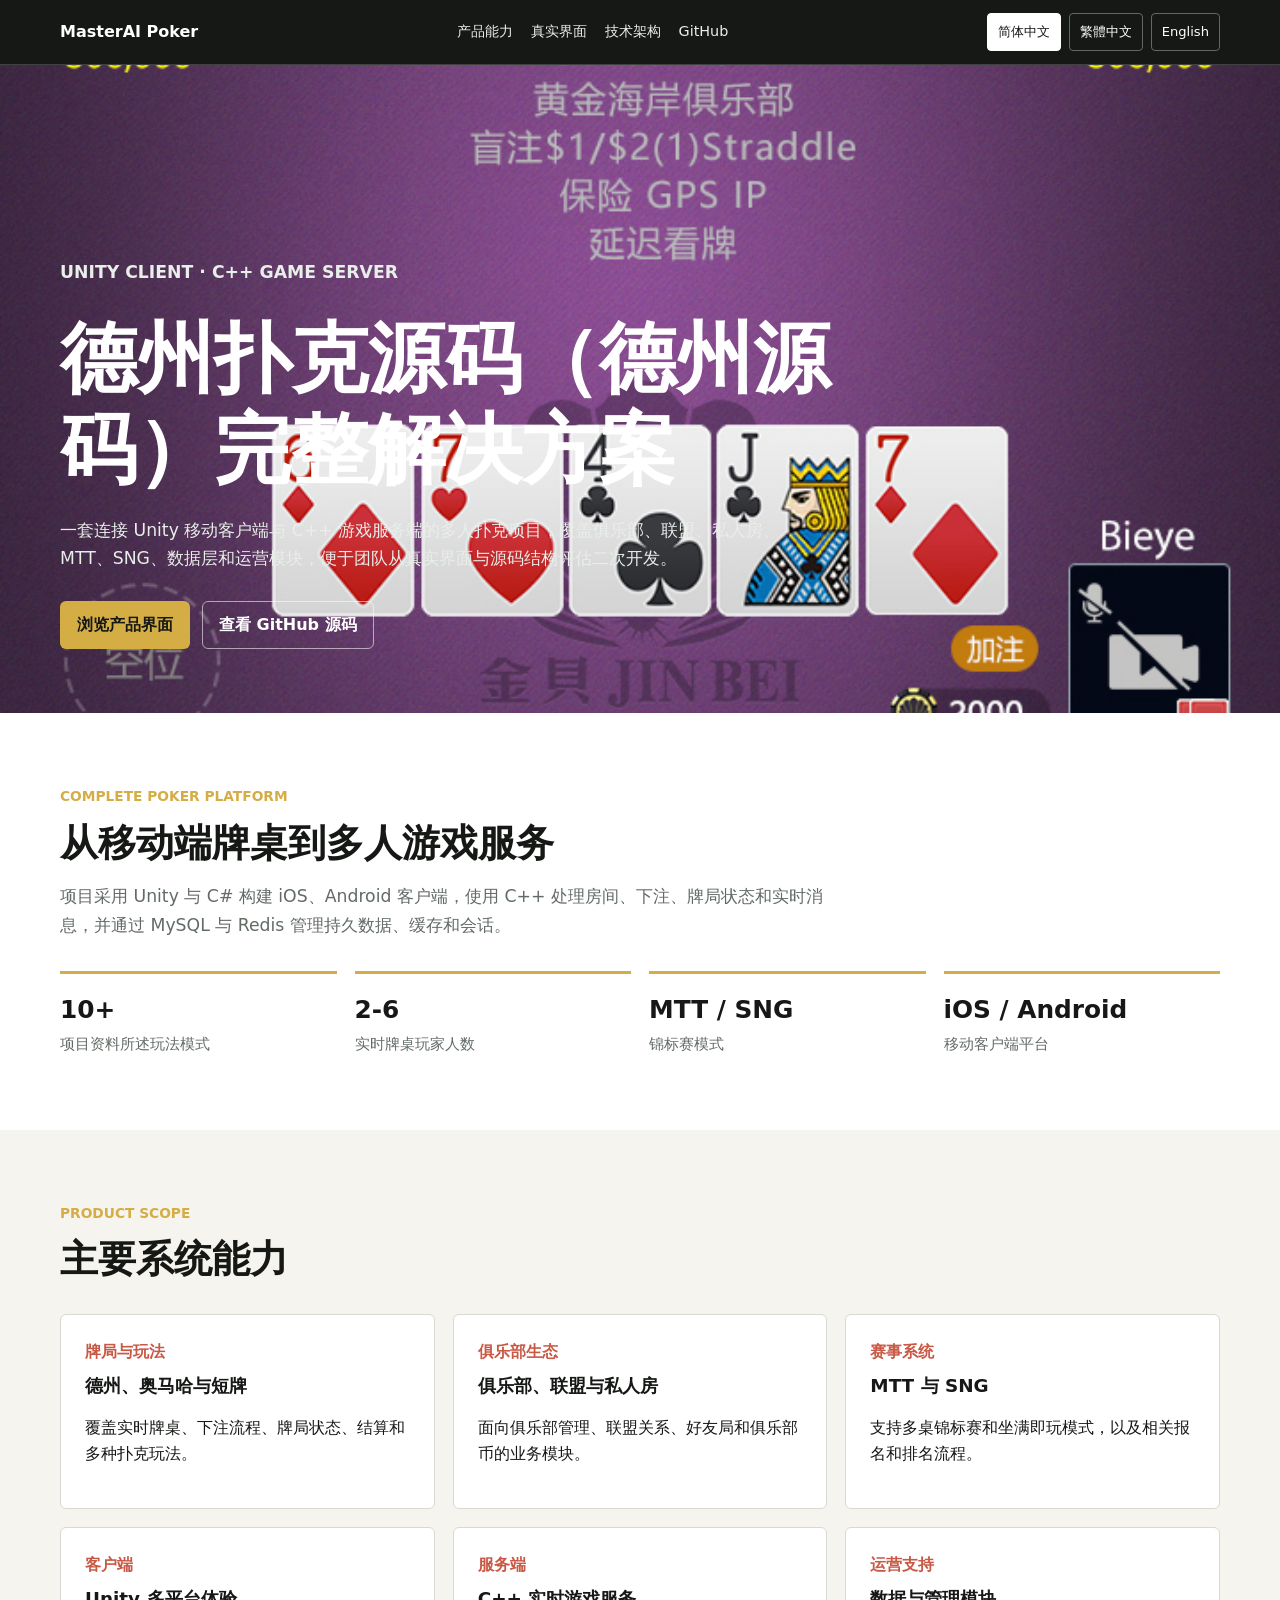
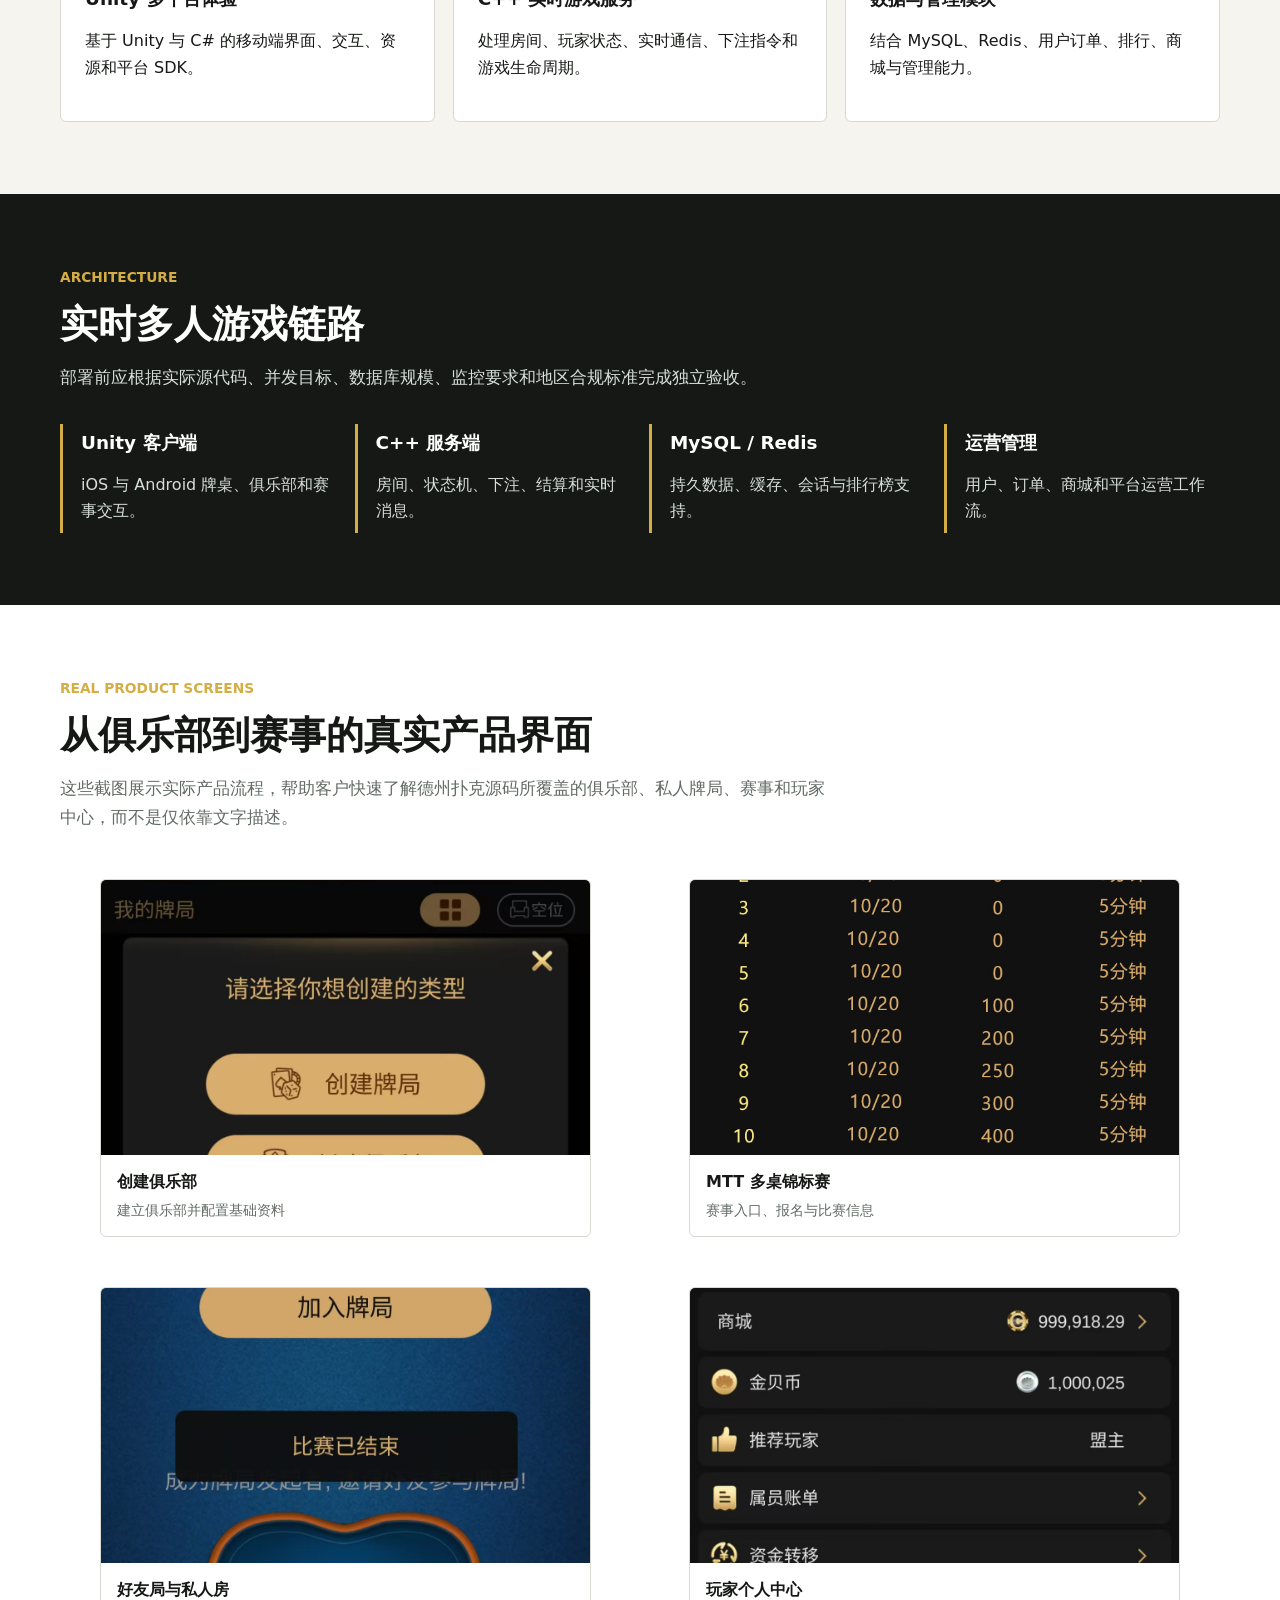
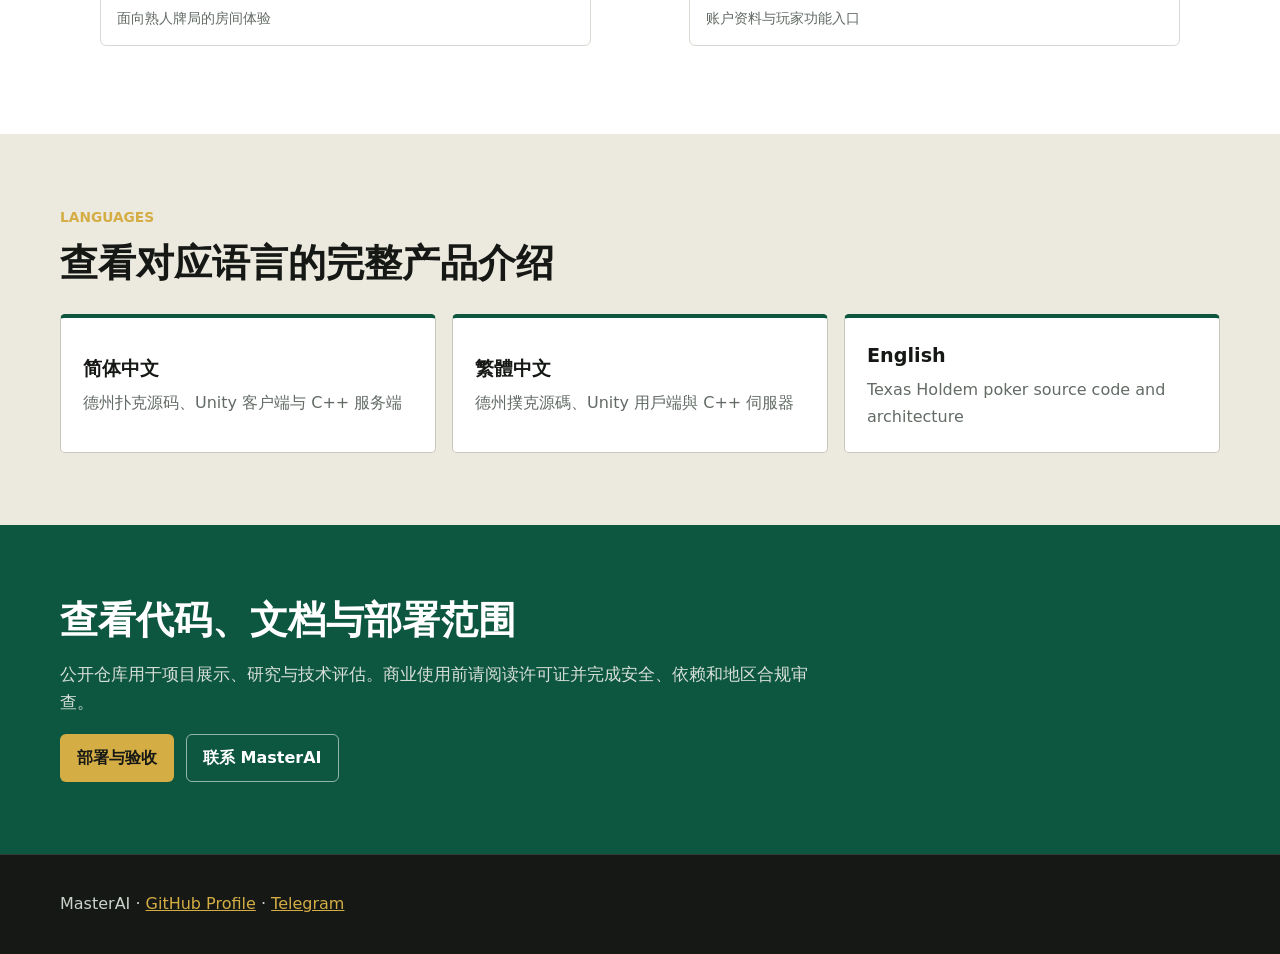
==== commit 969a098a: "Add files via upload" ====
--- a/docs/index.html
+++ b/docs/index.html
@@ -44,7 +44,7 @@
         <a href="architecture.html">技术架构</a>
         <a href="https://github.com/masterai-top/TexasHoldem-Poker-Complete-Solution">GitHub</a>
       </div>
-      <div class="language-switch" aria-label="语言选择"><a class="active" href="zh-cn/" lang="zh-CN">简体中文</a><a href="zh-tw/" lang="zh-TW">繁體中文</a><a href="en/" lang="en">English</a></div>
+      <div class="language-switch" aria-label="语言选择"><a class="active" href="zh-cn/index.html" lang="zh-CN">简体中文</a><a href="zh-tw/index.html" lang="zh-TW">繁體中文</a><a href="en/index.html" lang="en">English</a></div>
     </nav>
   </header>
 
@@ -120,7 +120,7 @@
     </section>
 
     <section class="band language-band">
-      <div class="container"><p class="eyebrow">Languages</p><h2>查看对应语言的完整产品介绍</h2><div class="language-grid"><a href="zh-cn/"><strong>简体中文</strong><span>德州扑克源码、Unity 客户端与 C++ 服务端</span></a><a href="zh-tw/"><strong>繁體中文</strong><span>德州撲克源碼、Unity 用戶端與 C++ 伺服器</span></a><a href="en/"><strong>English</strong><span>Texas Holdem poker source code and architecture</span></a></div></div>
+      <div class="container"><p class="eyebrow">Languages</p><h2>查看对应语言的完整产品介绍</h2><div class="language-grid"><a href="zh-cn/index.html"><strong>简体中文</strong><span>德州扑克源码、Unity 客户端与 C++ 服务端</span></a><a href="zh-tw/index.html"><strong>繁體中文</strong><span>德州撲克源碼、Unity 用戶端與 C++ 伺服器</span></a><a href="en/index.html"><strong>English</strong><span>Texas Holdem poker source code and architecture</span></a></div></div>
     </section>
 
     <section class="band felt">
--- a/docs/assets/styles.css
+++ b/docs/assets/styles.css
@@ -75,10 +75,32 @@
   text-decoration: none;
 }
 
-.nav-links a:hover,
-.nav-links a:focus-visible {
-  color: var(--gold);
-}
+.nav-links a:hover,
+.nav-links a:focus-visible {
+  color: var(--gold);
+}
+
+.language-switch {
+  display: flex;
+  gap: 8px;
+  flex-wrap: wrap;
+}
+
+.language-switch a {
+  border: 1px solid #626963;
+  border-radius: 4px;
+  padding: 7px 10px;
+  color: var(--white);
+  font-size: 0.82rem;
+  text-decoration: none;
+}
+
+.language-switch a:hover,
+.language-switch .active {
+  border-color: var(--white);
+  background: var(--white);
+  color: var(--ink);
+}
 
 .hero {
   position: relative;
@@ -287,9 +309,50 @@
   object-fit: cover;
 }
 
-.shot figcaption {
-  padding: 14px 16px;
-  font-weight: 700;
+.shot figcaption {
+  display: flex;
+  flex-direction: column;
+  gap: 3px;
+  padding: 14px 16px;
+}
+
+.shot figcaption span {
+  color: var(--muted);
+  font-size: 0.9rem;
+}
+
+.language-band {
+  background: #ece9df;
+}
+
+.language-grid {
+  display: grid;
+  grid-template-columns: repeat(3, minmax(0, 1fr));
+  gap: 16px;
+  margin-top: 28px;
+}
+
+.language-grid a {
+  display: flex;
+  flex-direction: column;
+  min-height: 130px;
+  justify-content: center;
+  border: 1px solid #c9c8c0;
+  border-top: 4px solid var(--felt);
+  border-radius: 5px;
+  padding: 22px;
+  background: var(--white);
+  text-decoration: none;
+}
+
+.language-grid strong {
+  color: var(--ink);
+  font-size: 1.2rem;
+}
+
+.language-grid span {
+  margin-top: 6px;
+  color: var(--muted);
 }
 
 .page-hero {
@@ -372,8 +435,9 @@
     grid-template-columns: repeat(2, minmax(0, 1fr));
   }
 
-  .feature-grid,
-  .content-grid {
+  .feature-grid,
+  .content-grid,
+  .language-grid {
     grid-template-columns: 1fr;
   }
 
@@ -383,11 +447,15 @@
 }
 
 @media (max-width: 620px) {
-  .nav {
+  .nav {
     align-items: flex-start;
     flex-direction: column;
     padding: 14px 0;
-  }
+  }
+
+  .language-switch {
+    width: 100%;
+  }
 
   .nav-links {
     gap: 12px;
